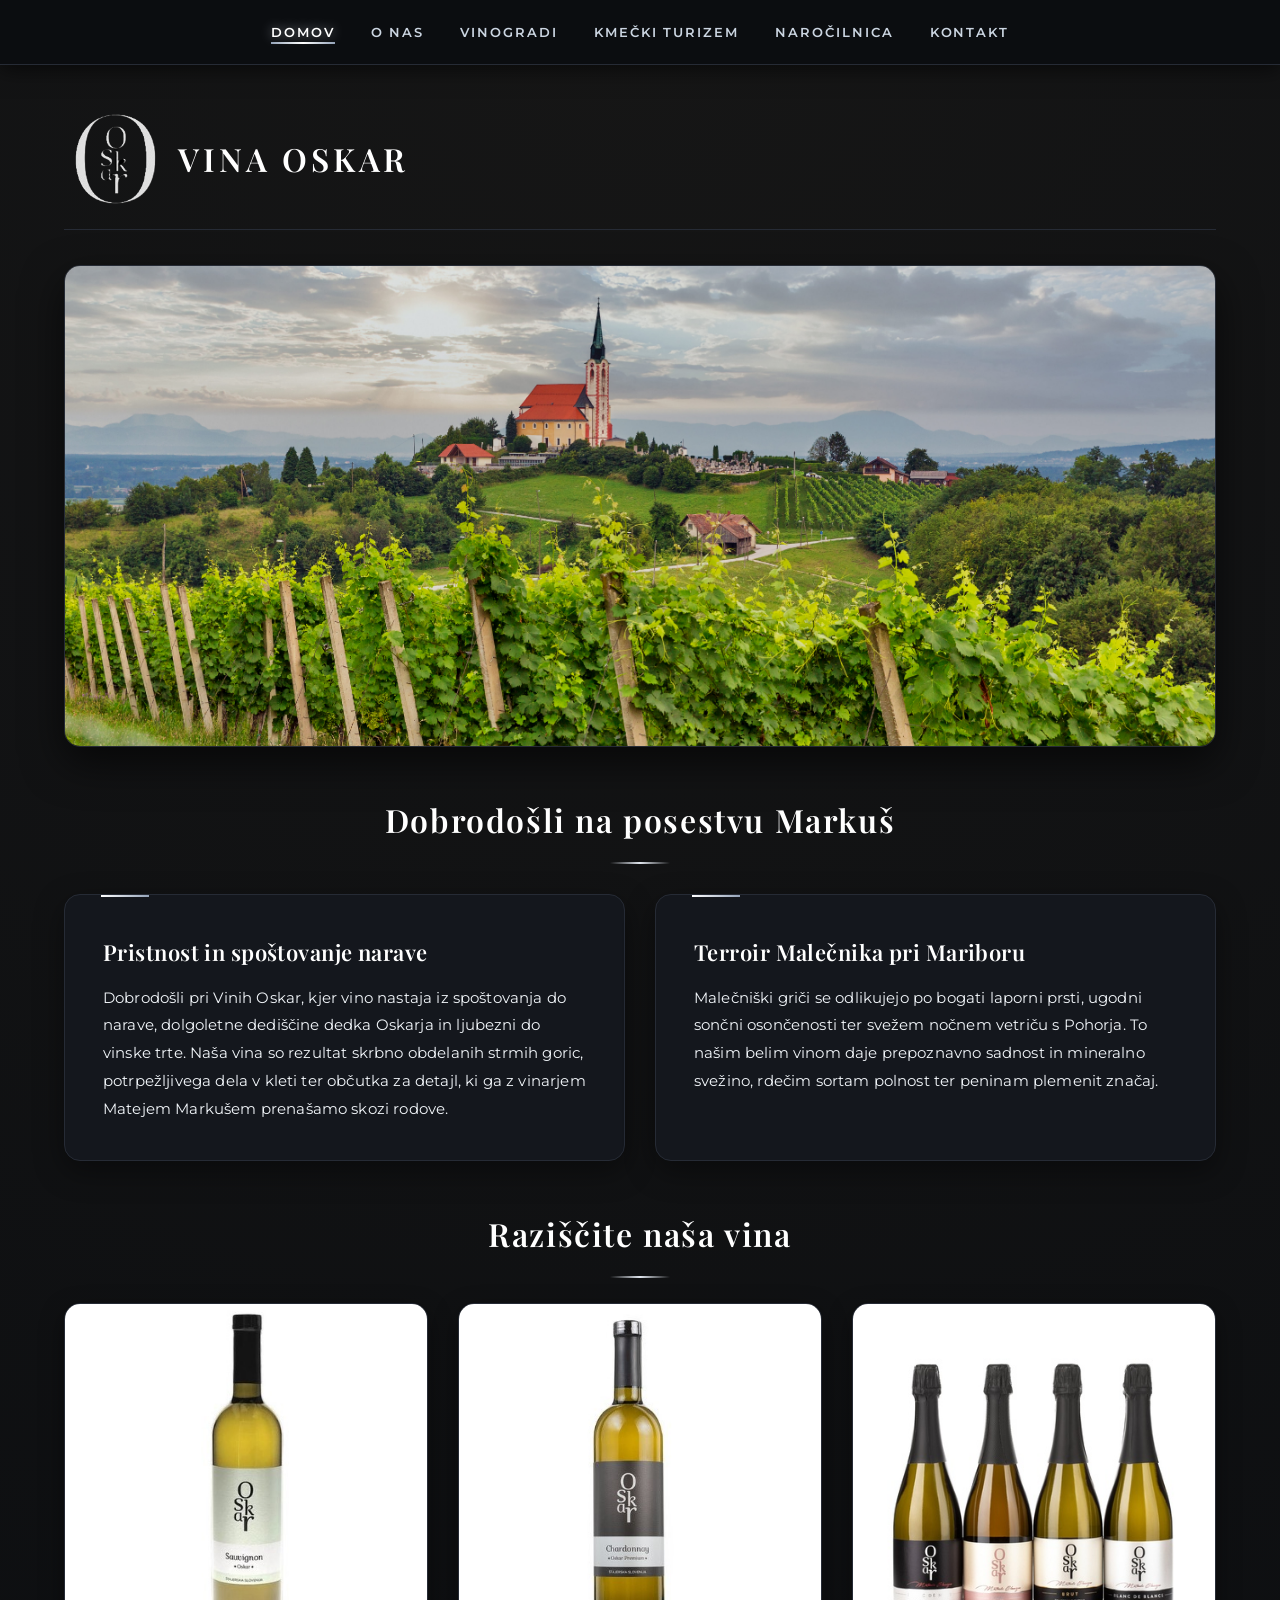
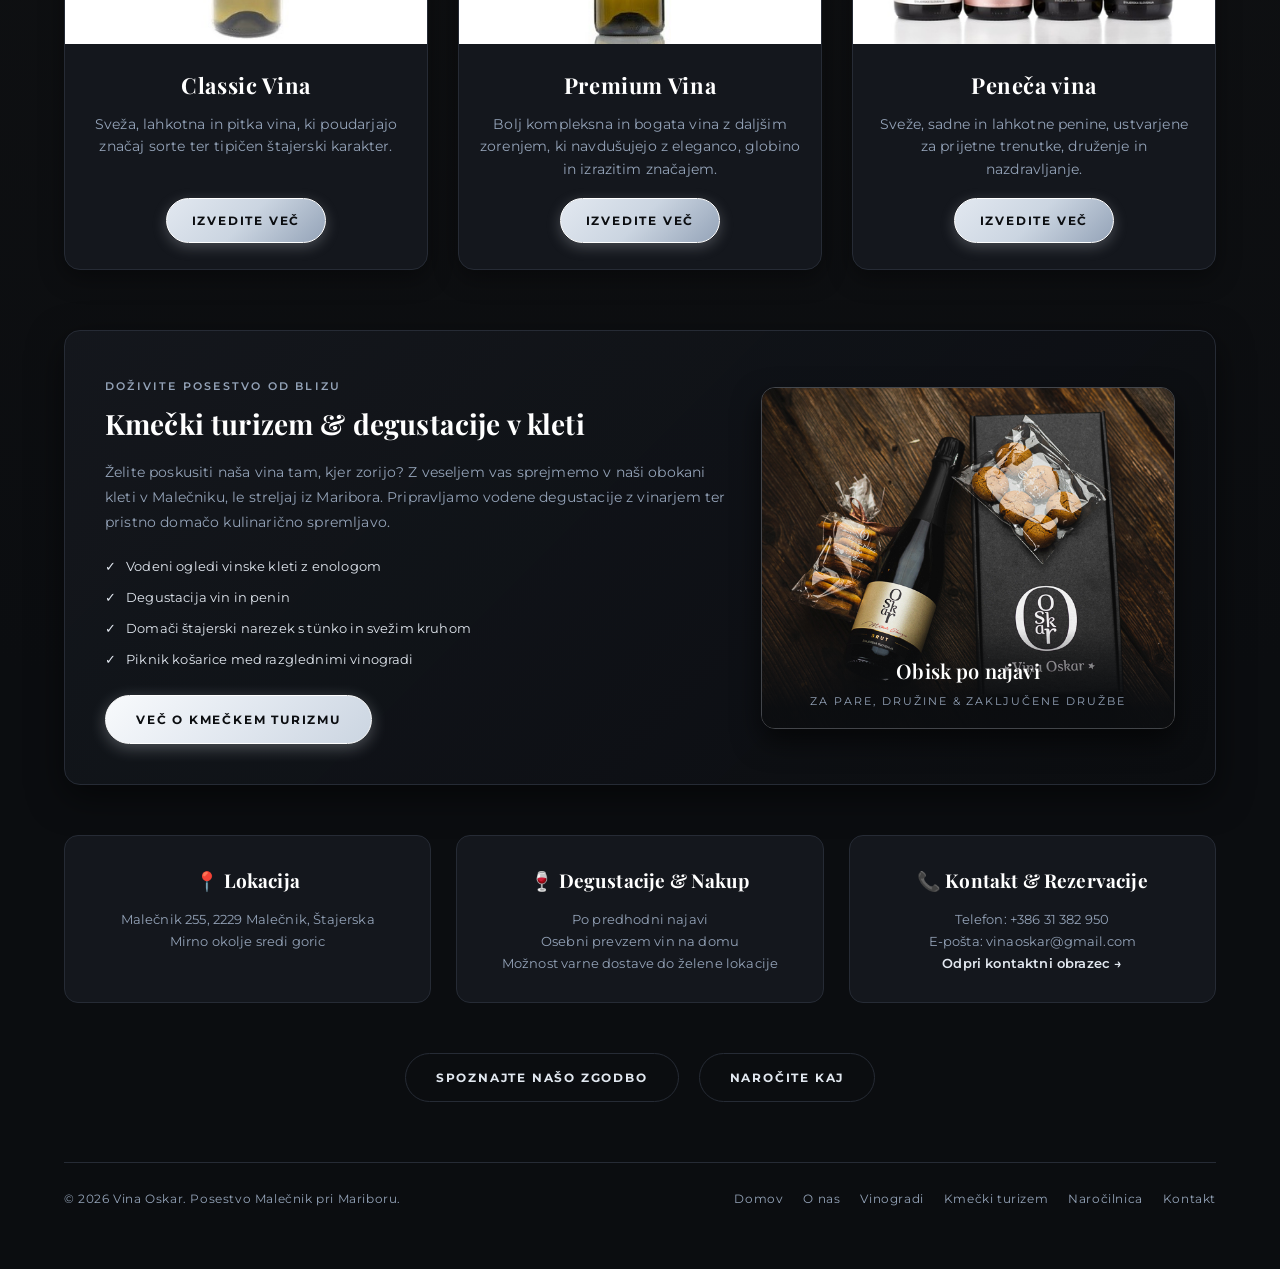
==== index.html @ 886afe92 "Merge pull request #3 from J4kob09/nova-stran Glavna posodobitev" ====
<!DOCTYPE html>
<html lang="sl">
<head>
  <meta charset="UTF-8">
  <meta name="viewport" content="width=device-width, initial-scale=1.0">
  <meta name="author" content="Jakob Markuš">
  <meta name="description" content="Spletna stran za Vina Oskar - Začetna stran.">
  <title>Vina Oskar</title>

  <!-- Ikona na zavihku -->
  <link rel="icon" href="images/oskar_title.png">

  <!-- Enoten stilski list v črno-srebrnem slogu -->
  <link rel="stylesheet" href="style.css">

  <!-- Googlovi pisavi: Playfair Display za prestižne naslove & Montserrat za čist tekst -->
  <link rel="preconnect" href="https://fonts.googleapis.com">
  <link rel="preconnect" href="https://fonts.gstatic.com" crossorigin>
  <link href="https://fonts.googleapis.com/css2?family=Montserrat:ital,wght@0,300;0,400;0,500;0,600;0,700;1,400&family=Playfair+Display:ital,wght@0,500;0,600;0,700;1,400&display=swap" rel="stylesheet">

</head>

<body>

  <!-- Meni -->
  <nav class="navbar">
    <ul class="nav-links">
      <li><a href="index.html" class="active">Domov</a></li>
      <li><a href="o_nas.html">O nas</a></li>
      <li><a href="vinogradi.html">Vinogradi</a></li>
      <li><a href="kmecki_turizem.html">Kmečki turizem</a></li>
      <li><a href="narocilnica.html">Naročilnica</a></li>
      <li><a href="kontakt.html">Kontakt</a></li>
    </ul>
  </nav>

  <div class="container">

    <!-- Glava strani -->
    <header>
      <div class="brand">
        <img src="images/oskar_beli_logo.png" alt="Oskar beli logo">
        <h1>Vina Oskar</h1>
      </div>
      <div class="header-subtitle">
      </div>
    </header>

    <!-- HERO SEKCIJA -->
    <section class="hero">
      <div class="hero-overlay"></div>
      <img src="images/kje_se_nahajamo.jpg" alt="Vino Vina Oskar Malečnik">
    </section>

    <!-- NASLOV DOBRODOŠLICE -->
    <section class="intro-heading">
      <h2>Dobrodošli na posestvu Markuš</h2>
      <div class="gold-divider"></div>
    </section>

    <!-- DVA STOLPCA: ZGODBA IN TERROIR -->
    <section class="two-columns">
      <div class="box">
        <strong>Pristnost in spoštovanje narave</strong>
        <p>
          Dobrodošli pri Vinih Oskar, kjer vino nastaja iz spoštovanja do narave, dolgoletne dediščine dedka Oskarja in ljubezni do vinske trte. Naša vina so rezultat skrbno obdelanih strmih goric, potrpežljivega dela v kleti ter občutka za detajl, ki ga z vinarjem Matejem Markušem prenašamo skozi rodove.
        </p>
      </div>

      <div class="box">
        <strong>Terroir Malečnika pri Mariboru</strong>
        <p>
          Malečniški griči se odlikujejo po bogati laporni prsti, ugodni sončni osončenosti ter svežem nočnem vetriču s Pohorja. To našim belim vinom daje prepoznavno sadnost in mineralno svežino, rdečim sortam polnost ter peninam plemenit značaj.
        </p>
      </div>
    </section>

    <!-- VINSKE KARTICE -->
    <section class="intro-heading">
      <h2>Raziščite naša vina</h2>
      <div class="gold-divider"></div>
    </section>

    <section class="cards">
      <div class="card">
        <div class="card-img-wrapper">
          <img src="images/sauvignon.jpg" alt="Bela vina Oskar">
        </div>
        <h3>Classic Vina</h3>
        <p>Sveža, lahkotna in pitka vina, ki poudarjajo značaj sorte ter tipičen štajerski karakter.</p>
        <a href="classic_vina.html">Izvedite Več</a>
      </div>

      <div class="card">
        <div class="card-img-wrapper">
          <img src="images/chardonnay_prem.jpg" alt="Rdeča vina Oskar">
        </div>
        <h3>Premium Vina</h3>
        <p>Bolj kompleksna in bogata vina z daljšim zorenjem, ki navdušujejo z eleganco, globino in izrazitim značajem.</p>
        <a href="premium_vina.html">Izvedite Več</a>
      </div>

      <div class="card">
        <div class="card-img-wrapper">
          <img src="images/vse_penine.jpg" alt="Penine Oskar">
        </div>
        <h3>Peneča vina</h3>
        <p>Sveže, sadne in lahkotne penine, ustvarjene za prijetne trenutke, druženje in nazdravljanje.</p>
        <a href="peneca_vina.html">Izvedite Več</a>
      </div>
    </section>

    <!-- 2. PREDSTAVITEV DOŽIVETIJ IN KMEČKEGA TURIZMA -->
    <section class="feature-banner">
      <div>
        <span style="font-size: 11px; text-transform: uppercase; letter-spacing: 0.2em; color: var(--silver-accent); font-weight: 600;">Doživite posestvo od blizu</span>
        <h3>Kmečki turizem & degustacije v kleti</h3>
        <p>
          Želite poskusiti naša vina tam, kjer zorijo? Z veseljem vas sprejmemo v naši obokani kleti v Malečniku, le streljaj iz Maribora. Pripravljamo vodene degustacije z vinarjem ter pristno domačo kulinarično spremljavo.
        </p>
        <ul class="feature-highlights">
          <li>Vodeni ogledi vinske kleti z enologom</li>
          <li>Degustacija vin in penin</li>
          <li>Domači štajerski narezek s tünko in svežim kruhom</li>
          <li>Piknik košarice med razglednimi vinogradi</li>
        </ul>
        <a href="kmecki_turizem.html" class="btn-primary">Več o kmečkem turizmu</a>
      </div>

      <div class="winemaker-image-wrapper">
        <img src="images/penina_piskotki.jpg" alt="Doživetje v kleti Vina Oskar" class="winemaker-photo" style="height: 340px;">
        <div class="winemaker-badge">
          <span>Obisk po najavi</span>
          <small>Za pare, družine & zaključene družbe</small>
        </div>
      </div>
    </section>

    <!-- 3. HITRE INFORMACIJE ZA OBISKOVALCE -->
    <section class="quick-info-grid">
      <div class="info-box">
        <h4>📍 Lokacija</h4>
        <p>Malečnik 255, 2229 Malečnik, Štajerska<br>Mirno okolje sredi goric</p>
      </div>

      <div class="info-box">
        <h4>🍷 Degustacije & Nakup</h4>
        <p>Po predhodni najavi<br>Osebni prevzem vin na domu<br>Možnost varne dostave do želene lokacije</p>
      </div>

      <div class="info-box">
        <h4>📞 Kontakt & Rezervacije</h4>
        <p>Telefon: +386 31 382 950<br>E-pošta: vinaoskar@gmail.com<br><a href="kontakt.html" style="color: var(--secondary); text-decoration: none; font-weight: 600;">Odpri kontaktni obrazec →</a></p>
      </div>
    </section>

    <!-- CTA VRSTICA -->
    <div class="cta-row">
      <a href="o_nas.html" class="btn-secondary">Spoznajte našo zgodbo</a>
      <a href="narocilnica.html" class="btn-secondary">Naročite kaj</a>
    </div>

    <!-- NOGA STRANI -->
    <footer>
      <p>© 2026 Vina Oskar. Posestvo Malečnik pri Mariboru.</p>
      <div class="footer-links">
        <a href="index.html">Domov</a>
        <a href="o_nas.html">O nas</a>
        <a href="vinogradi.html">Vinogradi</a>
        <a href="kmecki_turizem.html">Kmečki turizem</a>
        <a href="narocilnica.html">Naročilnica</a>
        <a href="kontakt.html">Kontakt</a>
      </div>
    </footer>

  </div>

</body>
</html>
---- style.css ----
:root {
  --primary: #23272d;
  --primary-dark: #121417;
  --secondary: #e2e8f0;
  --secondary-hover: #cbd5e1;
  --silver-accent: #94a3b8;
  --bg: #0b0d10;
  --surface: #14171d;
  --surface-border: #262b35;
  --text: #f1f5f9;
  --text-muted: #94a3b8;
  --font-serif: 'Playfair Display', Georgia, serif;
  --font-sans: 'Montserrat', system-ui, -apple-system, BlinkMacSystemFont, "Segoe UI", Roboto, sans-serif;
}

* {
  box-sizing: border-box;
}

body {
  font-family: var(--font-sans);
  background: var(--bg);
  background-image: radial-gradient(circle at 50% 0%, #161616 0%, #0b0d10 80%);
  color: var(--text);
  margin: 0;
  padding: 0;
  padding-top: 85px; /* Prostor za fiksno navigacijo */
  line-height: 1.75;
  letter-spacing: 0.01em;
  -webkit-font-smoothing: antialiased;
}

/* ============================================================
   1. Glavni vsebnik (Container)
   ============================================================ */
.container {
  max-width: 1200px;
  margin: 0 auto;
  padding: 0 24px 60px 24px;
  display: block;
  min-height: auto;
}

/* ============================================================
   2. Fiksna zgornja navigacija (Navbar & Nav-links)
   ============================================================ */
.navbar {
  position: fixed;
  top: 0;
  left: 0;
  width: 100%;
  z-index: 9999;
  background: rgba(11, 13, 16, 0.94);
  backdrop-filter: blur(14px);
  -webkit-backdrop-filter: blur(14px);
  box-shadow: 0 4px 20px rgba(0, 0, 0, 0.6);
  border-bottom: 1px solid var(--surface-border);
  padding: 0;
}

.nav-links {
  display: flex;
  justify-content: center;
  align-items: center;
  gap: 36px;
  list-style: none;
  max-width: 1200px;
  margin: 0 auto;
  padding: 18px 24px;
}

.nav-links li {
  margin: 0;
}

.nav-links a {
  text-decoration: none;
  color: #cbd5e1;
  font-size: 13px;
  font-weight: 600;
  letter-spacing: 0.15em;
  text-transform: uppercase;
  transition: all 0.25s ease;
  position: relative;
  padding-bottom: 4px;
}

.nav-links a:hover,
.nav-links a.active {
  color: #ffffff;
  text-shadow: 0 0 12px rgba(226, 232, 240, 0.6);
}

.nav-links a::after {
  content: '';
  position: absolute;
  bottom: 0;
  left: 0;
  width: 0;
  height: 2px;
  background: linear-gradient(90deg, #94a3b8, #ffffff, #94a3b8);
  transition: width 0.25s ease;
}

.nav-links a:hover::after,
.nav-links a.active::after {
  width: 100%;
}

/* ============================================================
   3. Glava strani (Header & Brand)
   ============================================================ */
header {
  display: flex;
  justify-content: space-between;
  align-items: center;
  padding: 24px 0 20px 0;
  border-bottom: 1px solid var(--surface-border);
  margin-bottom: 35px;
}

.brand {
  display: flex;
  align-items: center;
  gap: 14px;
}

.brand-monogram {
  width: 44px;
  height: 44px;
  border-radius: 50%;
  border: 1.5px solid var(--secondary);
  background: linear-gradient(135deg, #334155, #0f172a);
  display: inline-flex;
  align-items: center;
  justify-content: center;
  font-family: var(--font-serif);
  font-size: 22px;
  font-weight: 700;
  font-style: italic;
  color: #ffffff;
  box-shadow: 0 4px 14px rgba(0, 0, 0, 0.6);
}

.brand img {
  width: 100px;
  height: 100px;
  border-radius: 15px;
}

header h1 {
  font-family: var(--font-serif);
  font-size: 32px;
  letter-spacing: 0.12em;
  text-transform: uppercase;
  margin: 0;
  color: #ffffff;
  font-weight: 600;
}

.header-subtitle span {
  font-size: 12px;
  text-transform: uppercase;
  letter-spacing: 0.22em;
  color: var(--silver-accent);
  font-weight: 500;
}

header .logo {
  height: 44px;
  width: auto;
  border-radius: 6px;
  border: 1px solid var(--surface-border);
}

/* ============================================================
   4. Hero sekcija (index.html)
   ============================================================ */
.hero {
  position: relative;
  margin-bottom: 40px;
  border-radius: 16px;
  overflow: hidden;
  box-shadow: 0 16px 40px rgba(0, 0, 0, 0.6);
  border: 1px solid var(--surface-border);
}

.hero img {
  width: 100%;
  height: 480px;
  object-fit: cover;
  display: block;
  filter: brightness(0.92) contrast(1.05);
  transition: transform 0.8s ease;
}

.hero:hover img {
  transform: scale(1.02);
}

.hero-overlay {
  position: absolute;
  inset: 0;
  background: linear-gradient(180deg, rgba(11,13,16,0.15) 0%, rgba(11,13,16,0.85) 100%);
  pointer-events: none;
}

.hero-badge {
  position: absolute;
  bottom: 24px;
  left: 24px;
  background: rgba(17, 21, 28, 0.9);
  backdrop-filter: blur(10px);
  border: 1px solid rgba(226, 232, 240, 0.4);
  color: #ffffff;
  padding: 8px 20px;
  border-radius: 30px;
  font-size: 11px;
  font-weight: 600;
  text-transform: uppercase;
  letter-spacing: 0.2em;
  box-shadow: 0 4px 15px rgba(0,0,0,0.5);
}

/* ============================================================
   5. Naslovi in delilne črte
   ============================================================ */
.intro-heading {
  text-align: center;
  margin: 45px 0 25px 0;
}

.intro-heading h2,
h2,
.section-title {
  font-family: var(--font-serif);
  font-size: 32px;
  color: #ffffff;
  letter-spacing: 0.05em;
  margin: 0;
  font-weight: 600;
}

/* Srebrni delilni črti */
.gold-divider {
  width: 60px;
  height: 2px;
  background: linear-gradient(90deg, transparent, #e2e8f0, transparent);
  margin: 14px auto 0 auto;
}

.gold-divider-left {
  width: 50px;
  height: 2px;
  background: linear-gradient(90deg, #e2e8f0, #64748b);
  margin: 12px 0 20px 0;
}

/* ============================================================
   6. Dva stolpca (.two-columns) & Vsebinski okvir (.box)
   ============================================================ */
.two-columns {
  display: flex;
  gap: 30px;
  margin: 30px 0 45px 0;
}

.box {
  flex: 1;
  padding: 38px;
  background: var(--surface);
  border-radius: 16px;
  border: 1px solid var(--surface-border);
  box-shadow: 0 10px 30px rgba(0, 0, 0, 0.4);
  position: relative;
}

.box::before {
  content: '';
  position: absolute;
  top: 0;
  left: 36px;
  width: 48px;
  height: 2px;
  background: linear-gradient(90deg, #ffffff, #94a3b8);
}

.box strong {
  font-family: var(--font-serif);
  font-size: 22px;
  color: #ffffff;
  font-weight: 600;
  display: inline-block;
  margin-bottom: 12px;
  letter-spacing: 0.02em;
}

.box p {
  color: var(--text);
  font-size: 15px;
  margin: 0;
  line-height: 1.85;
}

/* Seznam vin v okviru (.wine-variety-list za o_nas.html) */
.wine-variety-list {
  list-style: none;
  padding: 0;
  margin: 18px 0 0 0;
  display: flex;
  flex-direction: column;
  gap: 9px;
}

.wine-variety-list li {
  display: flex;
  justify-content: space-between;
  align-items: center;
  padding: 10px 16px;
  background: rgba(255, 255, 255, 0.035);
  border-radius: 8px;
  border-left: 2px solid var(--secondary);
  border: 1px solid rgba(148, 163, 184, 0.15);
  border-left-width: 3px;
  border-left-color: #cbd5e1;
  font-size: 14px;
}

.wine-variety-list li span {
  font-weight: 600;
  color: #ffffff;
}

.wine-variety-list li em {
  font-style: normal;
  font-size: 11px;
  text-transform: uppercase;
  letter-spacing: 0.12em;
  color: var(--silver-accent);
}

/* ============================================================
   7. Specifične sekcije za o_nas.html in turizem.html
   ============================================================ */
.about-intro {
  margin: 20px 0 35px 0;
}


.story-lead {
  font-size: 17px;
  line-height: 1.85;
  color: #e2e8f0;
  max-width: 960px;
}

.story-lead strong {
  color: #ffffff;
  border-bottom: 1px dotted var(--silver-accent);
}

.intro-content {
  display: flex;
  align-items: center;
  gap: 40px;
}

.intro-content .story-lead {
  flex: 1;
}

.intro-content img {
  width: 400px;
  height: auto;
  border-radius: 10px;
}

/* Pas z vabilom na posestvo (.visit-banner) */
.visit-banner {
  background: linear-gradient(135deg, rgba(30, 35, 45, 0.8) 0%, rgba(18, 22, 28, 0.95) 100%);
  border: 1px solid var(--surface-border);
  border-left: 4px solid #cbd5e1;
  padding: 26px 32px;
  border-radius: 14px;
  margin: 35px 0 50px 0;
  box-shadow: 0 10px 25px rgba(0, 0, 0, 0.4);
}

.visit-banner p {
  margin: 0;
  font-size: 15px;
  line-height: 1.85;
  color: var(--text);
}

.visit-banner strong {
  color: #ffffff;
}

/* Predstavitev vinogradnika Mateja Markuša (.winemaker-profile) */
.winemaker-profile {
  margin: 50px 0;
}

.winemaker-card {
  display: grid;
  grid-template-columns: 360px 1fr;
  gap: 40px;
  background: var(--surface);
  border-radius: 20px;
  border: 1px solid var(--surface-border);
  padding: 40px;
  box-shadow: 0 16px 40px rgba(0, 0, 0, 0.5);
  align-items: start;
}

.winemaker-image-wrapper {
  position: relative;
  border-radius: 14px;
  overflow: hidden;
  border: 1px solid rgba(226, 232, 240, 0.25);
  box-shadow: 0 12px 28px rgba(0, 0, 0, 0.6);
}

.winemaker-photo {
  width: 100%;
  height: 480px;
  object-fit: cover;
  display: block;
  filter: contrast(1.05);
  transition: transform 0.6s ease;
}

.winemaker-image-wrapper:hover .winemaker-photo {
  transform: scale(1.03);
}

.winemaker-badge {
  position: absolute;
  bottom: 0;
  left: 0;
  right: 0;
  background: linear-gradient(180deg, transparent 0%, rgba(11, 13, 16, 0.96) 80%);
  padding: 24px 20px 16px 20px;
  text-align: center;
}

.winemaker-badge span {
  display: block;
  font-family: var(--font-serif);
  font-size: 20px;
  font-weight: 600;
  color: #ffffff;
}

.winemaker-badge small {
  display: block;
  font-size: 11px;
  text-transform: uppercase;
  letter-spacing: 0.18em;
  color: var(--silver-accent);
  margin-top: 4px;
}

.winemaker-text h2 {
  font-family: var(--font-serif);
  font-size: 32px;
  color: #ffffff;
  margin: 0 0 6px 0;
}

.winemaker-role {
  font-size: 12px;
  text-transform: uppercase;
  letter-spacing: 0.18em;
  color: var(--silver-accent);
  font-weight: 600;
  display: block;
}

.winemaker-text p {
  color: var(--text);
  font-size: 15px;
  line-height: 1.85;
  margin: 0 0 18px 0;
}

.winemaker-text .greeting {
  font-family: var(--font-serif);
  font-size: 19px;
  font-style: italic;
  color: #ffffff;
  margin-bottom: 14px;
}

.winemaker-quote {
  margin: 24px 0;
  padding: 20px 24px;
  background: rgba(30, 35, 45, 0.6);
  border-left: 3px solid #cbd5e1;
  border-radius: 0 10px 10px 0;
  font-family: var(--font-serif);
  font-size: 17px;
  font-style: italic;
  line-height: 1.65;
  color: #f1f5f9;
}

/* ============================================================
   8. Vinske kartice (.cards & .card za index.html in turizem.html)
   ============================================================ */
.cards {
  display: grid;
  grid-template-columns: repeat(auto-fit, minmax(320px, 1fr));
  gap: 30px;
  max-width: 1200px;
  margin: 0 auto 60px auto;
  padding: 0;
}

.card {
  background: var(--surface);
  border-radius: 16px;
  border: 1px solid var(--surface-border);
  box-shadow: 0 8px 24px rgba(0, 0, 0, 0.4);
  text-align: center;
  padding-bottom: 26px;
  overflow: hidden;
  display: flex;
  flex-direction: column;
  transition: all 0.35s cubic-bezier(0.16, 1, 0.3, 1);
}

.card:hover {
  transform: translateY(-8px);
  border-color: rgba(226, 232, 240, 0.45);
  box-shadow: 0 18px 36px rgba(0, 0, 0, 0.6), 0 0 20px rgba(226, 232, 240, 0.15);
}

.card-img-wrapper {
  position: relative;
  overflow: hidden;
  background: #080a0c;
  height: 340px;
}

.card img {
  width: 100%;
  height: 340px;
  object-fit: cover;
  transition: transform 0.6s ease;
  display: block;
}

.card:hover img {
  transform: scale(1.05);
}

.card-tag {
  position: absolute;
  top: 16px;
  left: 16px;
  background: rgba(15, 23, 42, 0.9);
  backdrop-filter: blur(8px);
  border: 1px solid rgba(66, 148, 255, 0.4);
  color: #ffffff;
  font-size: 10px;
  font-weight: 600;
  text-transform: uppercase;
  letter-spacing: 0.15em;
  padding: 5px 12px;
  border-radius: 20px;
  z-index: 2;
}

.card h3 {
  font-family: var(--font-serif);
  font-size: 22px;
  margin: 22px 16px 8px 16px;
  color: #ffffff;
  letter-spacing: 0.03em;
}

.card p {
  padding: 0 20px;
  font-size: 14px;
  color: var(--text-muted);
  line-height: 1.6;
  margin: 0 0 18px 0;
  flex-grow: 1;
}

/* Srebrni gumbi na karticah */
.card a {
  display: inline-block;
  margin: 0 auto;
  padding: 11px 24px;
  background: linear-gradient(135deg, #e2e8f0 0%, #cbd5e1 50%, #94a3b8 100%);
  color: #0b0d10;
  font-weight: 700;
  font-size: 12px;
  letter-spacing: 0.15em;
  text-transform: uppercase;
  text-decoration: none;
  border-radius: 30px;
  width: 160px;
  box-shadow: 0 4px 14px rgba(226, 232, 240, 0.25);
  transition: all 0.25s ease;
  border: 1px solid #ffffff;
}

.card a:hover {
  background: #ffffff;
  color: #000000;
  box-shadow: 0 6px 20px rgba(255, 255, 255, 0.45);
  transform: translateY(-2px);
}

/* ============================================================
   9. Kartica .card2 (za podstrani z vini v srebrno-črnem slogu)
   ============================================================ */
.card2 {
  background: #181d24;
  color: #f1f5f9;
  border-radius: 16px;
  box-shadow: 0 10px 30px rgba(0, 0, 0, 0.45);
  text-align: center;
  padding-bottom: 24px;
  overflow: hidden;
  border: 1px solid var(--surface-border);
  transition: all 0.3s ease;
}

.card2:hover {
  transform: translateY(-6px);
  border-color: rgba(226, 232, 240, 0.4);
  box-shadow: 0 18px 36px rgba(0, 0, 0, 0.6);
}

.card2 img {
  width: 100%;
  height: 320px;
  object-fit: cover;
  display: block;
}

.card2 h3 {
  font-family: var(--font-serif);
  font-size: 22px;
  margin: 20px 16px 8px 16px;
  color: #ffffff;
}

.card2 p {
  padding: 0 20px;
  font-size: 14px;
  color: var(--text-muted);
  line-height: 1.6;
}

.card2 a {
  display: inline-block;
  margin-top: 10px;
  padding: 10px 24px;
  background: linear-gradient(135deg, #e2e8f0 0%, #94a3b8 100%);
  color: #0b0d10;
  font-weight: 700;
  font-size: 12px;
  letter-spacing: 0.15em;
  text-transform: uppercase;
  text-decoration: none;
  border-radius: 30px;
  width: 160px;
  transition: all 0.25s ease;
  border: 1px solid #ffffff;
}

.card2 a:hover {
  background: #ffffff;
  color: #000000;
  box-shadow: 0 4px 16px rgba(255, 255, 255, 0.4);
}

/* ============================================================
   10. CTA gumbi (.btn-primary, .btn-secondary)
   ============================================================ */
.cta-row {
  display: flex;
  justify-content: center;
  gap: 20px;
  margin: 50px 0 20px 0;
}

.btn-primary,
.btn-secondary {
  display: inline-block;
  padding: 13px 30px;
  border-radius: 30px;
  text-decoration: none;
  font-size: 12px;
  font-weight: 700;
  letter-spacing: 0.15em;
  text-transform: uppercase;
  transition: all 0.25s ease;
  text-align: center;
}

.btn-primary {
  background: linear-gradient(135deg, #f8fafc 0%, #e2e8f0 50%, #cbd5e1 100%);
  color: #0b0d10;
  border: 1px solid #ffffff;
  box-shadow: 0 4px 16px rgba(226, 232, 240, 0.3);
}

.btn-primary:hover {
  background: #ffffff;
  color: #000000;
  transform: translateY(-2px);
  box-shadow: 0 6px 22px rgba(255, 255, 255, 0.5);
}

.btn-secondary {
  background: transparent;
  color: #e2e8f0;
  border: 1px solid var(--surface-border);
}

.btn-secondary:hover {
  border-color: #cbd5e1;
  color: #ffffff;
  transform: translateY(-2px);
  background: rgba(255, 255, 255, 0.05);
}

/* ============================================================
   11. Obrazci, gumbi in kontaktna kartica (.contact-card, .socials)
   ============================================================ */
form input,
form textarea,
form select {
  padding: 14px 16px;
  margin: 10px 0 16px 0;
  width: 100%;
  background: #0d1014;
  border: 1px solid var(--surface-border);
  color: #ffffff;
  border-radius: 8px;
  font-family: var(--font-sans);
  font-size: 14px;
  transition: border-color 0.2s ease;
}

form input:focus,
form textarea:focus {
  outline: none;
  border-color: var(--secondary);
  box-shadow: 0 0 12px rgba(226, 232, 240, 0.25);
}

button,
form button {
  background: linear-gradient(135deg, #e2e8f0 0%, #94a3b8 100%);
  color: #0b0d10;
  border: 1px solid #ffffff;
  border-radius: 30px;
  padding: 14px 28px;
  font-size: 12px;
  letter-spacing: 0.15em;
  text-transform: uppercase;
  font-weight: 700;
  cursor: pointer;
  transition: all 0.25s ease;
  width: 100%;
  display: block;
  box-shadow: 0 4px 14px rgba(226, 232, 240, 0.2);
}

button:hover,
form button:hover {
  background: #ffffff;
  color: #000000;
  box-shadow: 0 6px 20px rgba(255, 255, 255, 0.4);
}

.contact-card {
  background: var(--surface);
  padding: 40px;
  border-radius: 16px;
  border: 1px solid var(--surface-border);
  box-shadow: 0 12px 36px rgba(0,0,0,0.5);
  max-width: 540px;
  margin: 40px auto;
  text-align: center;
}

.contact-card h2 {
  font-family: var(--font-serif);
  font-size: 26px;
  margin-top: 0;
  margin-bottom: 24px;
  color: #ffffff;
}

.contact-card p {
  margin: 14px 0;
  font-size: 16px;
  color: var(--text);
  border-bottom: 1px dashed var(--surface-border);
  padding-bottom: 12px;
}

.socials {
  margin-top: 30px;
  display: flex;
  justify-content: center;
  gap: 16px;
}

.socials a {
  width: 48px;
  height: 48px;
  border-radius: 50%;
  background: rgba(255, 255, 255, 0.05);
  border: 1px solid var(--surface-border);
  display: inline-flex;
  align-items: center;
  justify-content: center;
  font-size: 20px;
  color: #cbd5e1;
  transition: all 0.25s ease;
  text-decoration: none;
}

.socials a:hover {
  background: #ffffff;
  color: #0b0d10;
  border-color: #ffffff;
  transform: translateY(-3px);
  box-shadow: 0 6px 18px rgba(255, 255, 255, 0.4);
}

/* ============================================================
   12. Noga strani (Footer)
   ============================================================ */
footer {
  display: flex;
  justify-content: space-between;
  align-items: center;
  margin-top: 60px;
  padding-top: 25px;
  border-top: 1px solid var(--surface-border);
  color: var(--text-muted);
  font-size: 12px;
  letter-spacing: 0.05em;
}

footer p {
  margin: 0;
}

.footer-links {
  display: flex;
  gap: 20px;
}

.footer-links a {
  color: var(--text-muted);
  text-decoration: none;
  font-size: 12px;
  transition: color 0.2s ease;
}

.footer-links a:hover {
  color: #ffffff;
}

/* ============================================================
   13. Mobilna odzivnost (@media)
   ============================================================ */
@media (max-width: 900px) {
  .winemaker-card {
    grid-template-columns: 1fr;
  }

  .winemaker-photo {
    height: 380px;
  }
}

@media (max-width: 768px) {
  body {
    padding-top: 110px;
  }

  .nav-links {
    gap: 18px;
    padding: 14px 16px;
    flex-wrap: wrap;
  }

  .nav-links a {
    font-size: 11px;
  }

  header {
    flex-direction: column;
    text-align: center;
    gap: 12px;
  }

  .hero img {
    height: 300px;
  }

  .two-columns {
    flex-direction: column;
  }

  .box {
    padding: 24px;
  }

  .cards {
    grid-template-columns: 1fr;
    gap: 24px;
  }

  .cta-row {
    flex-direction: column;
  }

  .btn-primary,
  .btn-secondary {
    width: 100%;
  }

  footer {
    flex-direction: column;
    gap: 15px;
    text-align: center;
  }
}

    /* Predstavitveni pas za kmečki turizem in degustacije */
    .feature-banner {
      background: linear-gradient(135deg, rgba(20, 23, 29, 0.95) 0%, rgba(11, 13, 16, 0.98) 100%);
      border: 1px solid var(--surface-border);
      border-radius: 16px;
      padding: 40px;
      margin: 50px 0;
      display: grid;
      grid-template-columns: 1.2fr 0.8fr;
      gap: 35px;
      align-items: center;
      box-shadow: 0 12px 35px rgba(0,0,0,0.5);
    }
    .feature-banner h3 {
      font-family: var(--font-serif);
      font-size: 28px;
      color: #ffffff;
      margin: 0 0 12px 0;
    }
    .feature-banner p {
      color: var(--text-muted);
      font-size: 14px;
      line-height: 1.8;
      margin: 0 0 20px 0;
    }
    .feature-highlights {
      list-style: none;
      padding: 0;
      margin: 0 0 25px 0;
      display: flex;
      flex-direction: column;
      gap: 8px;
    }
    .feature-highlights li {
      font-size: 13px;
      color: #e2e8f0;
      display: flex;
      align-items: center;
      gap: 10px;
    }
    .feature-highlights li::before {
      content: '✓';
      color: var(--secondary);
      font-weight: bold;
    }

    /* Hitre praktične informacije za obiskovalce */
    .quick-info-grid {
      display: grid;
      grid-template-columns: repeat(auto-fit, minmax(280px, 1fr));
      gap: 25px;
      margin: 45px 0 20px 0;
    }
    .info-box {
      background: var(--surface);
      border: 1px solid var(--surface-border);
      border-radius: 14px;
      padding: 28px;
      text-align: center;
    }
    .info-box h4 {
      font-family: var(--font-serif);
      font-size: 19px;
      color: #ffffff;
      margin: 0 0 10px 0;
    }
    .info-box p {
      font-size: 13px;
      color: var(--text-muted);
      margin: 0;
      line-height: 1.7;
    }

    @media (max-width: 850px) {
      .feature-banner {
        grid-template-columns: 1fr;
        padding: 28px;
      }
    }

    .location img {
      width: 100%;
      height: 90%;
      border-radius: 15px;
      margin-top: 70px;
    }

    /* Dodatni specifični slogi za narocilnica.html */
    .order-container {
      max-width: 960px;
      margin: 0 auto;
    }

    .order-intro-card {
      background: var(--surface);
      border: 1px solid var(--surface-border);
      border-radius: 16px;
      padding: 30px;
      margin-bottom: 40px;
      border-left: 4px solid var(--secondary);
    }
    .order-intro-card p {
      margin: 0;
      font-size: 15px;
      color: var(--text);
      line-height: 1.8;
    }
    .order-intro-card strong {
      color: #ffffff;
    }

    .order-section-title {
      font-family: var(--font-serif);
      font-size: 24px;
      color: #ffffff;
      margin: 35px 0 15px 0;
      padding-bottom: 10px;
      border-bottom: 1px solid var(--surface-border);
      display: flex;
      align-items: center;
      justify-content: space-between;
    }
    .order-section-title span {
      font-family: var(--font-sans);
      font-size: 11px;
      text-transform: uppercase;
      letter-spacing: 0.15em;
      color: var(--silver-accent);
      font-weight: 600;
    }

    .wine-order-grid {
      display: flex;
      flex-direction: column;
      gap: 16px;
      margin-bottom: 35px;
    }

    .wine-order-row {
      background: var(--surface);
      border: 1px solid var(--surface-border);
      border-radius: 12px;
      padding: 16px 20px;
      display: flex;
      align-items: center;
      justify-content: space-between;
      gap: 20px;
      transition: border-color 0.25s ease, background 0.25s ease;
    }
    .wine-order-row:hover {
      border-color: rgba(226, 232, 240, 0.4);
      background: #171b23;
    }

    .wine-order-info {
      display: flex;
      align-items: center;
      gap: 16px;
      flex: 1;
    }

    .wine-thumb {
      width: 80px;
      height: 80px;
      border-radius: 8px;
      object-fit: cover;
      border: 1px solid var(--surface-border);
      background: #080a0c;
      flex-shrink: 0;
    }

    .wine-name-desc h4 {
      font-family: var(--font-serif);
      font-size: 18px;
      color: #ffffff;
      margin: 0 0 4px 0;
    }
    .wine-name-desc p {
      font-size: 12px;
      color: var(--text-muted);
      margin: 0;
    }

    .wine-order-controls {
      display: flex;
      align-items: center;
      gap: 16px;
      flex-shrink: 0;
    }

    .wine-packaging {
      font-size: 12px;
      color: var(--silver-accent);
      text-transform: uppercase;
      letter-spacing: 0.08em;
    }

    .qty-input-wrapper {
      display: flex;
      align-items: center;
      gap: 8px;
    }

    .qty-input-wrapper input {
      width: 75px;
      padding: 10px 12px;
      margin: 0;
      text-align: center;
      font-size: 15px;
      font-weight: 700;
      color: #ffffff;
      background: #0b0d10;
      border: 1px solid var(--surface-border);
      border-radius: 8px;
    }
    .qty-input-wrapper input:focus {
      border-color: var(--secondary);
      box-shadow: 0 0 10px rgba(226, 232, 240, 0.3);
    }
    .qty-unit {
      font-size: 12px;
      color: var(--silver-accent);
      min-width: 35px;
    }

    .customer-form-card {
      background: var(--surface);
      border: 1px solid var(--surface-border);
      border-radius: 16px;
      padding: 35px;
      margin-top: 30px;
      box-shadow: 0 12px 35px rgba(0, 0, 0, 0.4);
    }

    .form-grid-2 {
      display: grid;
      grid-template-columns: 1fr 1fr;
      gap: 18px;
    }

    .form-group {
      margin-bottom: 6px;
    }
    .form-group label {
      display: block;
      font-size: 12px;
      font-weight: 600;
      text-transform: uppercase;
      letter-spacing: 0.1em;
      color: var(--secondary);
      margin-bottom: 6px;
    }

    .delivery-options {
      display: grid;
      grid-template-columns: 1fr 1fr;
      gap: 15px;
      margin: 12px 0 20px 0;
    }

    .radio-option {
      background: #0d1014;
      border: 1px solid var(--surface-border);
      border-radius: 10px;
      padding: 14px 18px;
      display: flex;
      align-items: flex-start;
      gap: 12px;
      cursor: pointer;
      transition: border-color 0.2s ease;
    }
    .radio-option:hover {
      border-color: var(--secondary);
    }
    .radio-option input[type="radio"] {
      width: auto;
      margin-top: 4px;
      cursor: pointer;
    }
    .radio-text strong {
      display: block;
      font-size: 14px;
      color: #ffffff;
      margin-bottom: 2px;
    }
    .radio-text span {
      font-size: 12px;
      color: var(--text-muted);
      line-height: 1.4;
      display: block;
    }

    .order-notes {
      margin-top: 10px;
    }

    .order-guarantee-strip {
      display: grid;
      grid-template-columns: repeat(auto-fit, minmax(220px, 1fr));
      gap: 15px;
      margin: 35px 0 15px 0;
    }
    .guarantee-box {
      background: rgba(255, 255, 255, 0.02);
      border: 1px solid var(--surface-border);
      border-radius: 10px;
      padding: 16px 20px;
      display: flex;
      align-items: center;
      gap: 12px;
      font-size: 13px;
      color: #e2e8f0;
    }
    .guarantee-box span {
      font-size: 20px;
    }

    @media (max-width: 768px) {
      .wine-order-row {
        flex-direction: column;
        align-items: flex-start;
      }
      .wine-order-controls {
        width: 100%;
        justify-content: space-between;
      }
      .form-grid-2 {
        grid-template-columns: 1fr;
      }
      .delivery-options {
        grid-template-columns: 1fr;
      }
    }

/* ============================================================
   Popravek: ostre slike steklenic na strani peneca_vina.html
   ============================================================ */
.card-img-wine {
  height: auto;
  aspect-ratio: 4 / 5;
  background: #ffffff;
}

.card-img-wine img {
  width: 100%;
  height: 100%;
  object-fit: contain;
  image-rendering: auto;
}


    /* ============================================================
       Specifični slogi za interaktivno Vinogradi (vinogradi.html)
       ============================================================ */
    .gallery-container {
      max-width: 1200px;
      margin: 0 auto;
    }

    .gallery-intro-card {
      background: var(--surface);
      border: 1px solid var(--surface-border);
      border-radius: 16px;
      padding: 30px;
      margin-bottom: 45px;
      border-left: 4px solid var(--secondary);
      text-align: center;
    }
    .gallery-intro-card p {
      margin: 0;
      font-size: 15px;
      color: var(--text);
      line-height: 1.8;
    }
    .gallery-intro-card strong {
      color: #ffffff;
    }

    /* Mreža za 5 okenc: zgoraj 3 kartice, spodaj 2 večji kartici */
    .gallery-grid {
      display: grid;
      grid-template-columns: repeat(6, 1fr);
      gap: 26px;
      margin-bottom: 50px;
    }

    /* Prve 3 zasedejo po 2 stolpca od 6 (3 v vrsti) */
    .gallery-card:nth-child(1),
    .gallery-card:nth-child(2),
    .gallery-card:nth-child(3) {
      grid-column: span 2;
    }

    /* Zadnji 2 zasedeta po 3 stolpce od 6 (2 v vrsti) */
    .gallery-card:nth-child(4),
    .gallery-card:nth-child(5) {
      grid-column: span 3;
    }

    .gallery-card {
      background: var(--surface);
      border: 1px solid var(--surface-border);
      border-radius: 16px;
      overflow: hidden;
      cursor: pointer;
      position: relative;
      transition: all 0.35s cubic-bezier(0.16, 1, 0.3, 1);
      box-shadow: 0 8px 24px rgba(0, 0, 0, 0.45);
      display: flex;
      flex-direction: column;
    }

    .gallery-card:hover {
      transform: translateY(-8px);
      border-color: rgba(226, 232, 240, 0.5);
      box-shadow: 0 16px 36px rgba(0, 0, 0, 0.65), 0 0 20px rgba(226, 232, 240, 0.15);
    }

    .gallery-thumb-wrap {
      position: relative;
      height: 280px;
      overflow: hidden;
      background: #080a0c;
    }

    .gallery-card:nth-child(4) .gallery-thumb-wrap,
    .gallery-card:nth-child(5) .gallery-thumb-wrap {
      height: 320px;
    }

    .gallery-thumb {
      width: 100%;
      height: 100%;
      object-fit: cover;
      display: block;
      transition: transform 0.6s ease, filter 0.4s ease;
      filter: brightness(0.92) contrast(1.05);
    }

    .gallery-card:hover .gallery-thumb {
      transform: scale(1.07);
      filter: brightness(1) contrast(1.1);
    }

    /* Oznaka / Tag na sliki */
    .gallery-tag {
      position: absolute;
      top: 14px;
      left: 14px;
      background: rgba(11, 13, 16, 0.85);
      backdrop-filter: blur(8px);
      border: 1px solid rgba(226, 232, 240, 0.4);
      color: #ffffff;
      font-size: 10px;
      font-weight: 600;
      text-transform: uppercase;
      letter-spacing: 0.15em;
      padding: 5px 12px;
      border-radius: 20px;
      z-index: 2;
    }

    /* Ikona za povečavo čez sliko ob prehodu */
    .zoom-hint {
      position: absolute;
      inset: 0;
      background: rgba(11, 13, 16, 0.45);
      display: flex;
      align-items: center;
      justify-content: center;
      opacity: 0;
      transition: opacity 0.3s ease;
      z-index: 3;
    }

    .zoom-hint-btn {
      background: rgba(226, 232, 240, 0.95);
      color: #0b0d10;
      padding: 10px 18px;
      border-radius: 30px;
      font-size: 11px;
      font-weight: 700;
      letter-spacing: 0.12em;
      text-transform: uppercase;
      display: flex;
      align-items: center;
      gap: 8px;
      box-shadow: 0 4px 15px rgba(0,0,0,0.5);
      transform: scale(0.9);
      transition: transform 0.3s ease;
    }

    .gallery-card:hover .zoom-hint {
      opacity: 1;
    }
    .gallery-card:hover .zoom-hint-btn {
      transform: scale(1);
    }

    .gallery-info {
      padding: 22px 20px;
      flex: 1;
      display: flex;
      flex-direction: column;
      justify-content: space-between;
    }

    .gallery-info h3 {
      font-family: var(--font-serif);
      font-size: 20px;
      color: #ffffff;
      margin: 0 0 8px 0;
      letter-spacing: 0.02em;
    }

    .gallery-info p {
      font-size: 13px;
      color: var(--text-muted);
      line-height: 1.6;
      margin: 0 0 14px 0;
    }

    .gallery-click-cta {
      font-size: 11px;
      text-transform: uppercase;
      letter-spacing: 0.15em;
      color: var(--secondary);
      font-weight: 600;
      display: inline-flex;
      align-items: center;
      gap: 6px;
    }

    /* ============================================================
       MODALNO OKNO ZA POVEČAVO SLIKE IN OPIS (LIGHTBOX)
       ============================================================ */
    .modal-overlay {
      position: fixed;
      inset: 0;
      background: rgba(6, 8, 10, 0.88);
      backdrop-filter: blur(16px);
      -webkit-backdrop-filter: blur(16px);
      z-index: 99999;
      display: none;
      align-items: center;
      justify-content: center;
      padding: 24px;
      opacity: 0;
      transition: opacity 0.3s ease;
    }

    .modal-overlay.active {
      display: flex;
      opacity: 1;
    }

    .modal-content-card {
      background: #14171d;
      border: 1px solid rgba(226, 232, 240, 0.3);
      border-radius: 20px;
      max-width: 980px;
      width: 100%;
      max-height: 90vh;
      overflow-y: auto;
      display: grid;
      grid-template-columns: 1.2fr 0.9fr;
      box-shadow: 0 25px 60px rgba(0, 0, 0, 0.8), 0 0 35px rgba(226, 232, 240, 0.12);
      position: relative;
      animation: modalPopIn 0.35s cubic-bezier(0.16, 1, 0.3, 1) forwards;
    }

    @keyframes modalPopIn {
      from {
        transform: scale(0.92) translateY(20px);
        opacity: 0;
      }
      to {
        transform: scale(1) translateY(0);
        opacity: 1;
      }
    }

    .modal-image-col {
      background: #080a0c;
      position: relative;
      display: flex;
      align-items: center;
      justify-content: center;
      border-right: 1px solid var(--surface-border);
      overflow: hidden;
      min-height: 420px;
    }

    .modal-image-col img {
      width: 100%;
      height: 100%;
      max-height: 540px;
      object-fit: cover;
      display: block;
    }

    .modal-text-col {
      padding: 38px 32px;
      display: flex;
      flex-direction: column;
      justify-content: space-between;
    }

    .modal-badge {
      font-size: 11px;
      text-transform: uppercase;
      letter-spacing: 0.2em;
      color: var(--silver-accent);
      font-weight: 600;
      display: inline-block;
      margin-bottom: 8px;
    }

    .modal-title {
      font-family: var(--font-serif);
      font-size: 28px;
      color: #ffffff;
      margin: 0 0 10px 0;
      line-height: 1.25;
    }

    .modal-description {
      font-size: 14px;
      color: var(--text);
      line-height: 1.85;
      margin: 18px 0;
    }

    .modal-features-list {
      list-style: none;
      padding: 0;
      margin: 15px 0 25px 0;
      display: flex;
      flex-direction: column;
      gap: 10px;
    }

    .modal-features-list li {
      font-size: 13px;
      color: #cbd5e1;
      display: flex;
      align-items: center;
      gap: 10px;
    }
    .modal-features-list li span {
      color: var(--secondary);
      font-weight: bold;
    }

    .modal-footer {
      display: flex;
      gap: 14px;
      margin-top: 15px;
      padding-top: 20px;
      border-top: 1px solid var(--surface-border);
    }

    .modal-close-btn {
      position: absolute;
      top: 16px;
      right: 16px;
      width: 40px;
      height: 40px;
      background: rgba(11, 13, 16, 0.75);
      border: 1px solid rgba(226, 232, 240, 0.3);
      color: #ffffff;
      display: flex;
      align-items: center;
      justify-content: center;
      font-size: 20px;
      cursor: pointer;
      transition: all 0.25s ease;
      z-index: 10;
    }

    .modal-close-btn:hover {
      background: #ffffff;
      color: #0b0d10;
    }

    /* Navigacijski puščici v modalu */
    .modal-nav-arrow {
      position: absolute;
      bottom: 20px;
      background: rgba(17, 21, 28, 0.85);
      border: 1px solid rgba(226, 232, 240, 0.3);
      color: #ffffff;
      width: 42px;
      height: 42px;
      border-radius: 50%;
      display: flex;
      align-items: center;
      justify-content: center;
      cursor: pointer;
      font-size: 16px;
      transition: all 0.25s ease;
      z-index: 5;
    }
    .modal-nav-arrow:hover {
      background: #ffffff;
      color: #0b0d10;
    }
    .modal-prev { left: 20px; }
    .modal-next { right: 20px; }

    /* Mobilna odzivnost */
    @media (max-width: 900px) {
      .gallery-grid {
        grid-template-columns: 1fr;
      }
      .gallery-card:nth-child(1),
      .gallery-card:nth-child(2),
      .gallery-card:nth-child(3),
      .gallery-card:nth-child(4),
      .gallery-card:nth-child(5) {
        grid-column: span 1;
      }
      .modal-content-card {
        grid-template-columns: 1fr;
      }
      .modal-image-col {
        border-right: none;
        border-bottom: 1px solid var(--surface-border);
        min-height: 280px;
      }
    }

    .slika {
      width: 450px;
      border-radius: 15px;
    }
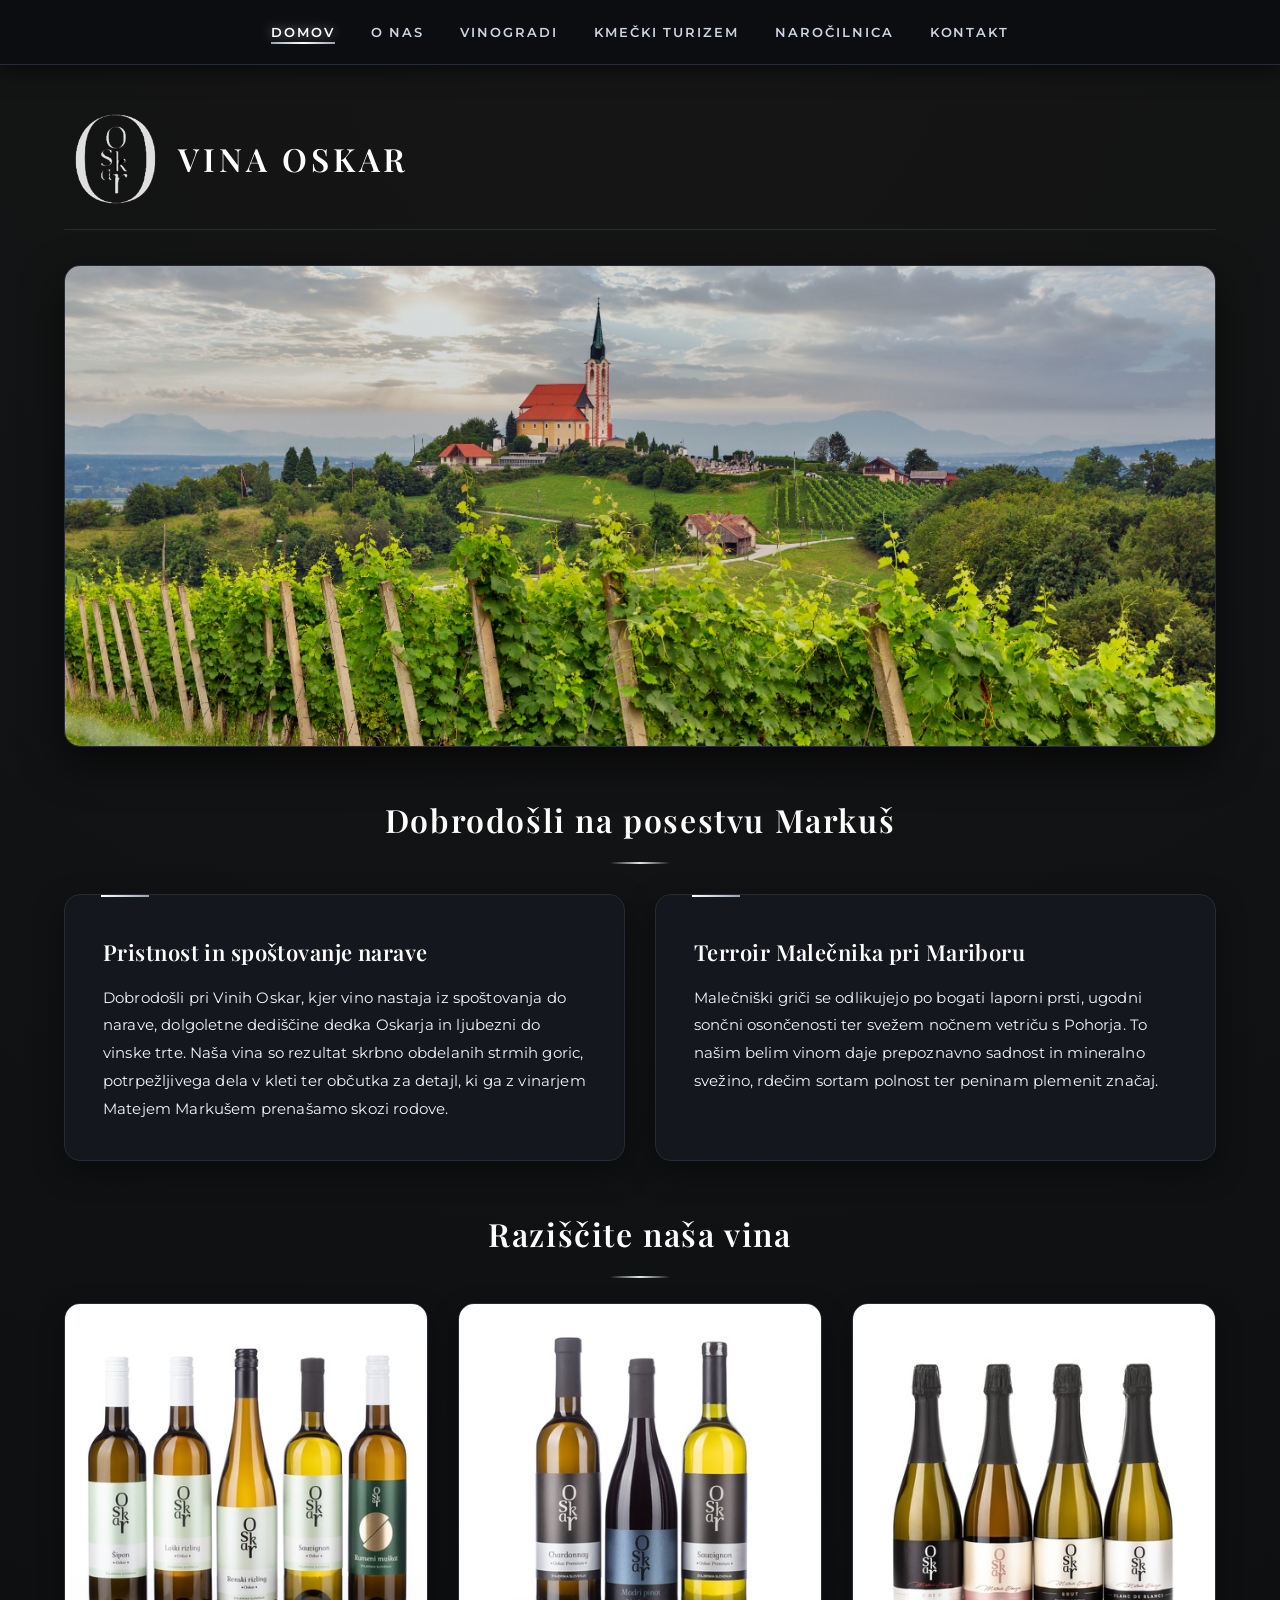
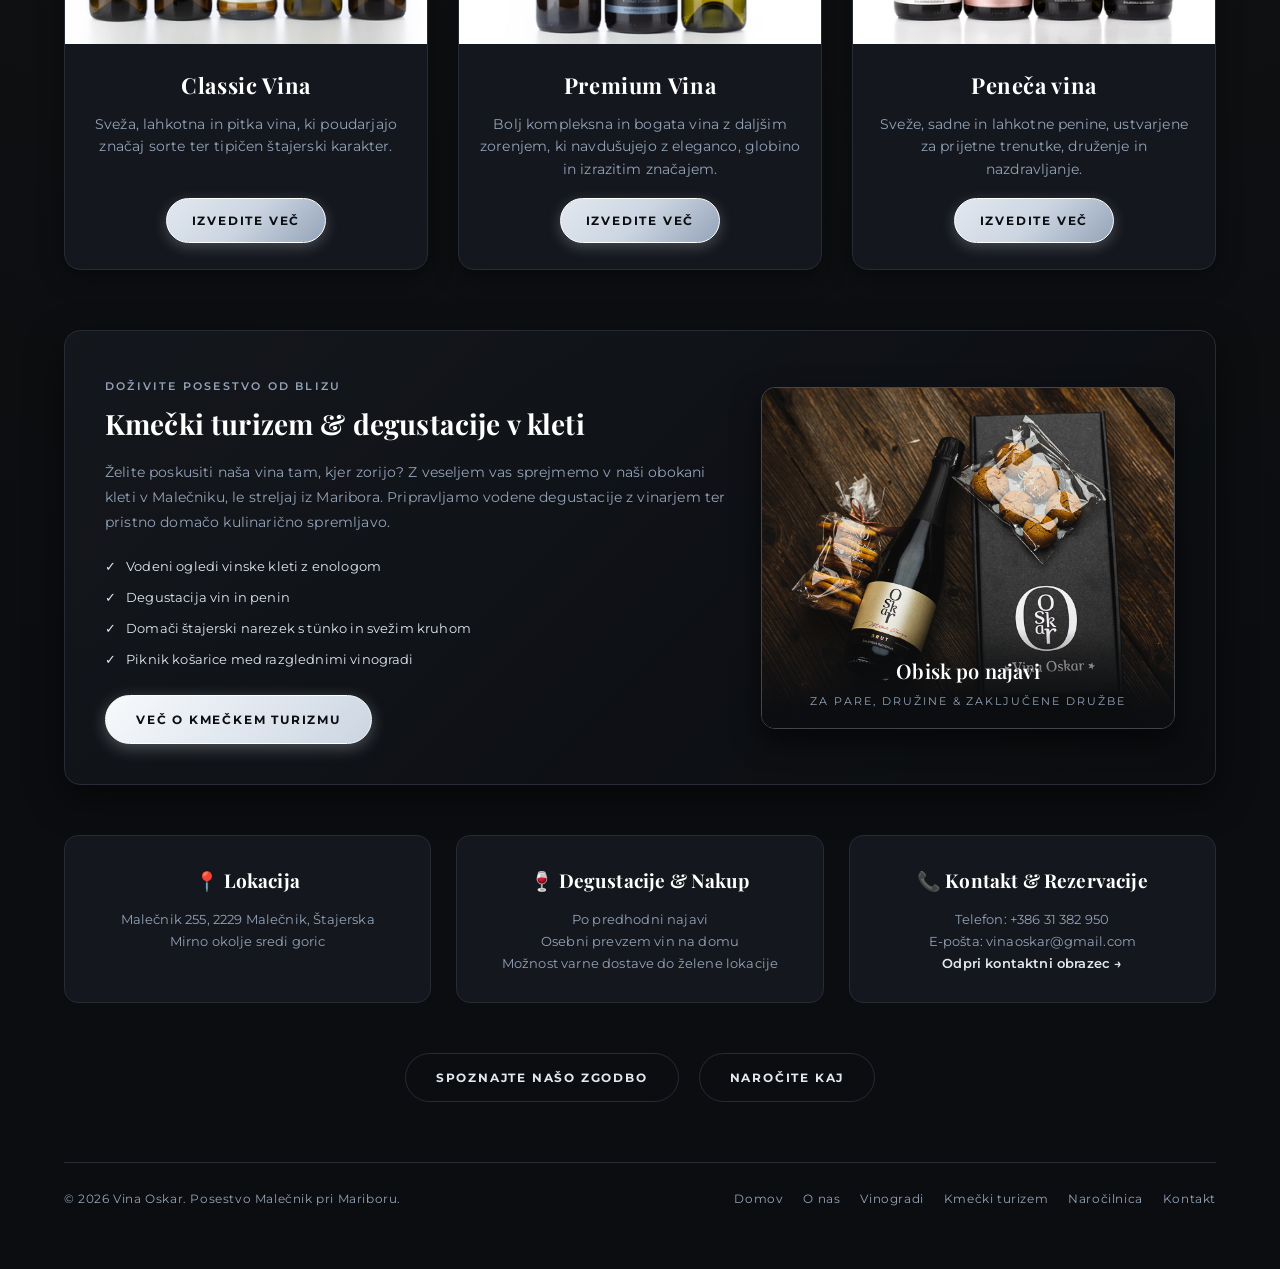
==== commit 5161d576: "Merge pull request #4 from J4kob09/nova-stran Popravki in posodobitve" ====
--- a/index.html
+++ b/index.html
@@ -81,25 +81,28 @@
       <div class="gold-divider"></div>
     </section>
 
+    <!-- Classic -->
     <section class="cards">
       <div class="card">
         <div class="card-img-wrapper">
-          <img src="images/sauvignon.jpg" alt="Bela vina Oskar">
+          <img src="images/classic_skup.jpg" alt="Bela vina Oskar">
         </div>
         <h3>Classic Vina</h3>
         <p>Sveža, lahkotna in pitka vina, ki poudarjajo značaj sorte ter tipičen štajerski karakter.</p>
         <a href="classic_vina.html">Izvedite Več</a>
       </div>
 
+      <!-- Premium -->
       <div class="card">
         <div class="card-img-wrapper">
-          <img src="images/chardonnay_prem.jpg" alt="Rdeča vina Oskar">
+          <img src="images/premium_skup.jpg" alt="Rdeča vina Oskar">
         </div>
         <h3>Premium Vina</h3>
         <p>Bolj kompleksna in bogata vina z daljšim zorenjem, ki navdušujejo z eleganco, globino in izrazitim značajem.</p>
         <a href="premium_vina.html">Izvedite Več</a>
       </div>
 
+      <!-- Peneče -->
       <div class="card">
         <div class="card-img-wrapper">
           <img src="images/vse_penine.jpg" alt="Penine Oskar">
--- a/style.css
+++ b/style.css
@@ -1677,3 +1677,18 @@
       width: 450px;
       border-radius: 15px;
     }
+
+    
+    .pogoji {
+      display: flex;
+      align-items: center;
+      gap: 8px;
+      cursor: pointer;
+    }
+
+    .pogoji input[type="checkbox"] {
+      width: 16px;
+      height: 16px;
+      margin: 0;
+      flex-shrink: 0;
+    }
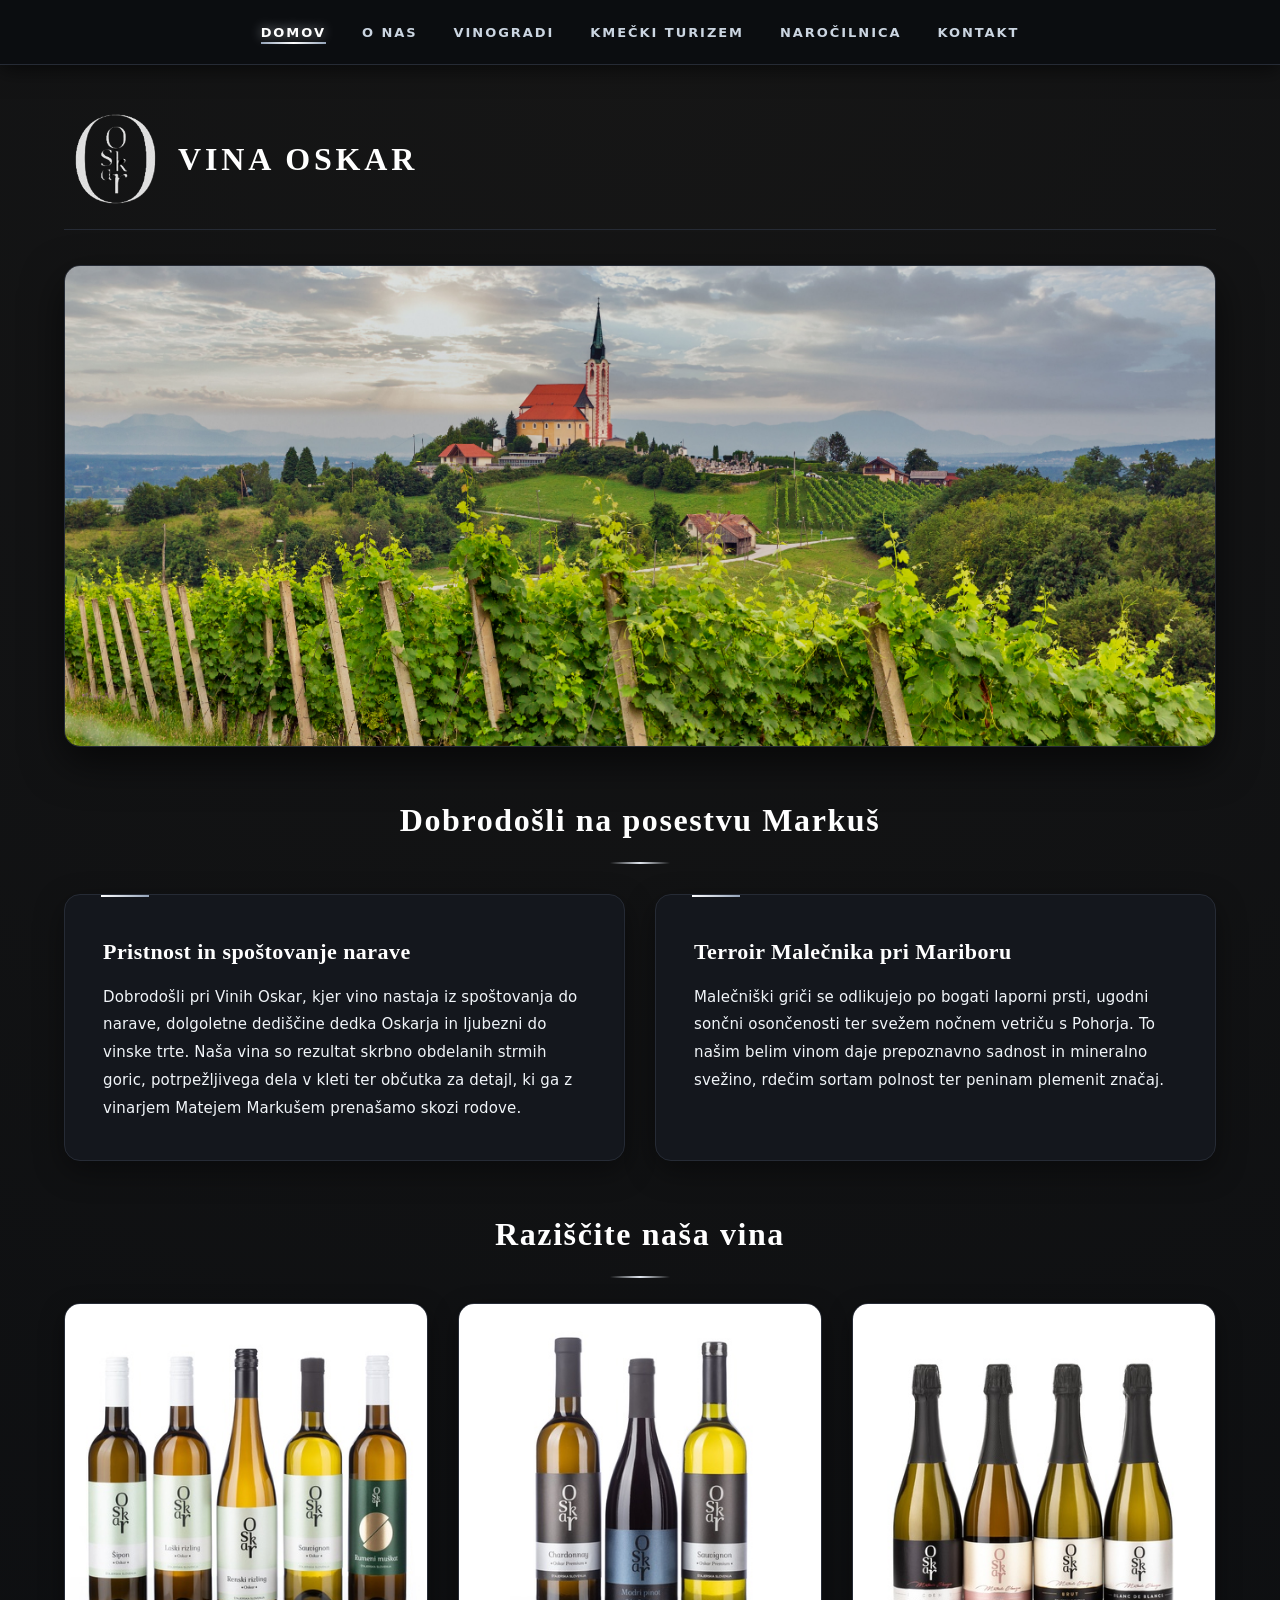
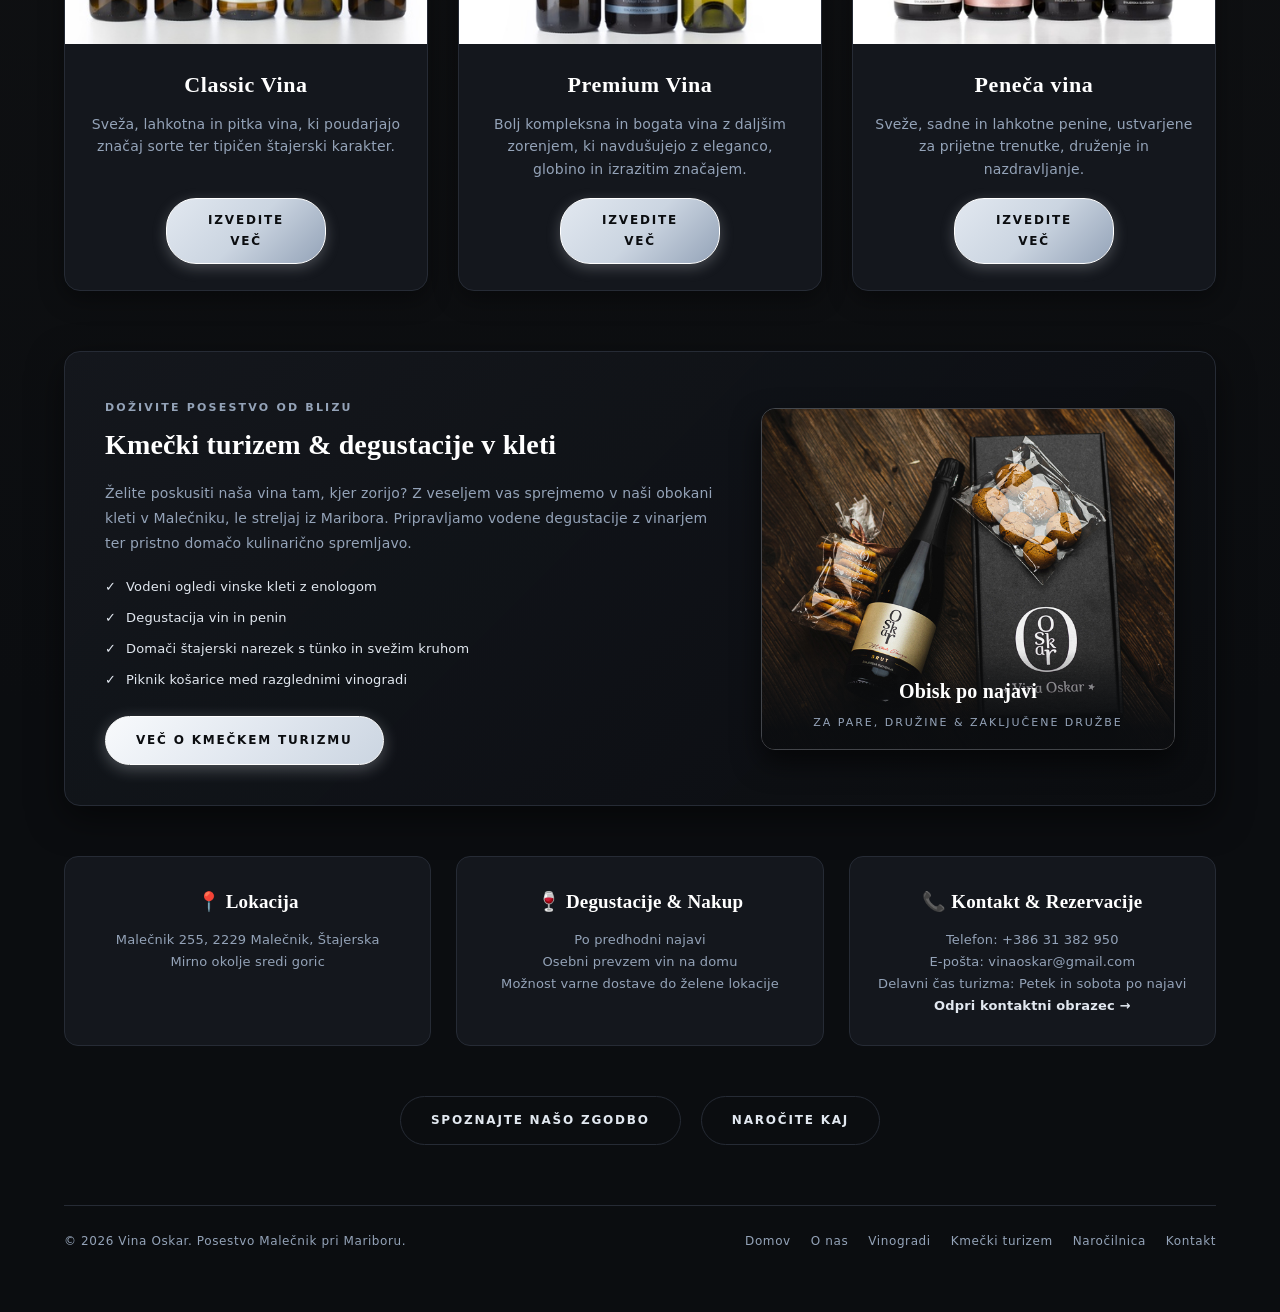
==== commit d848a5bc: "Merge pull request #5 from J4kob09/nova-stran Security Update" ====
--- a/index.html
+++ b/index.html
@@ -17,6 +17,18 @@
   <link rel="preconnect" href="https://fonts.googleapis.com">
   <link rel="preconnect" href="https://fonts.gstatic.com" crossorigin>
   <link href="https://fonts.googleapis.com/css2?family=Montserrat:ital,wght@0,300;0,400;0,500;0,600;0,700;1,400&family=Playfair+Display:ital,wght@0,500;0,600;0,700;1,400&display=swap" rel="stylesheet">
+
+  <meta http-equiv="Content-Security-Policy" content="
+    default-src 'self';
+    script-src 'self';
+    style-src 'self' 'unsafe-inline' https://fonts.googleapis.com;
+    font-src 'self' https://fonts.gstatic.com;
+    img-src 'self' data:;
+    connect-src 'self';
+    object-src 'none';
+    base-uri 'self';
+    form-action 'self';
+  ">
 
 </head>
 
@@ -153,7 +165,10 @@
 
       <div class="info-box">
         <h4>📞 Kontakt & Rezervacije</h4>
-        <p>Telefon: +386 31 382 950<br>E-pošta: vinaoskar@gmail.com<br><a href="kontakt.html" style="color: var(--secondary); text-decoration: none; font-weight: 600;">Odpri kontaktni obrazec →</a></p>
+        <p>Telefon: +386 31 382 950<br>
+           E-pošta: vinaoskar@gmail.com<br>
+           Delavni čas turizma: Petek in sobota po najavi<br>
+           <a href="kontakt.html" style="color: var(--secondary); text-decoration: none; font-weight: 600;">Odpri kontaktni obrazec →</a></p>
       </div>
     </section>
 
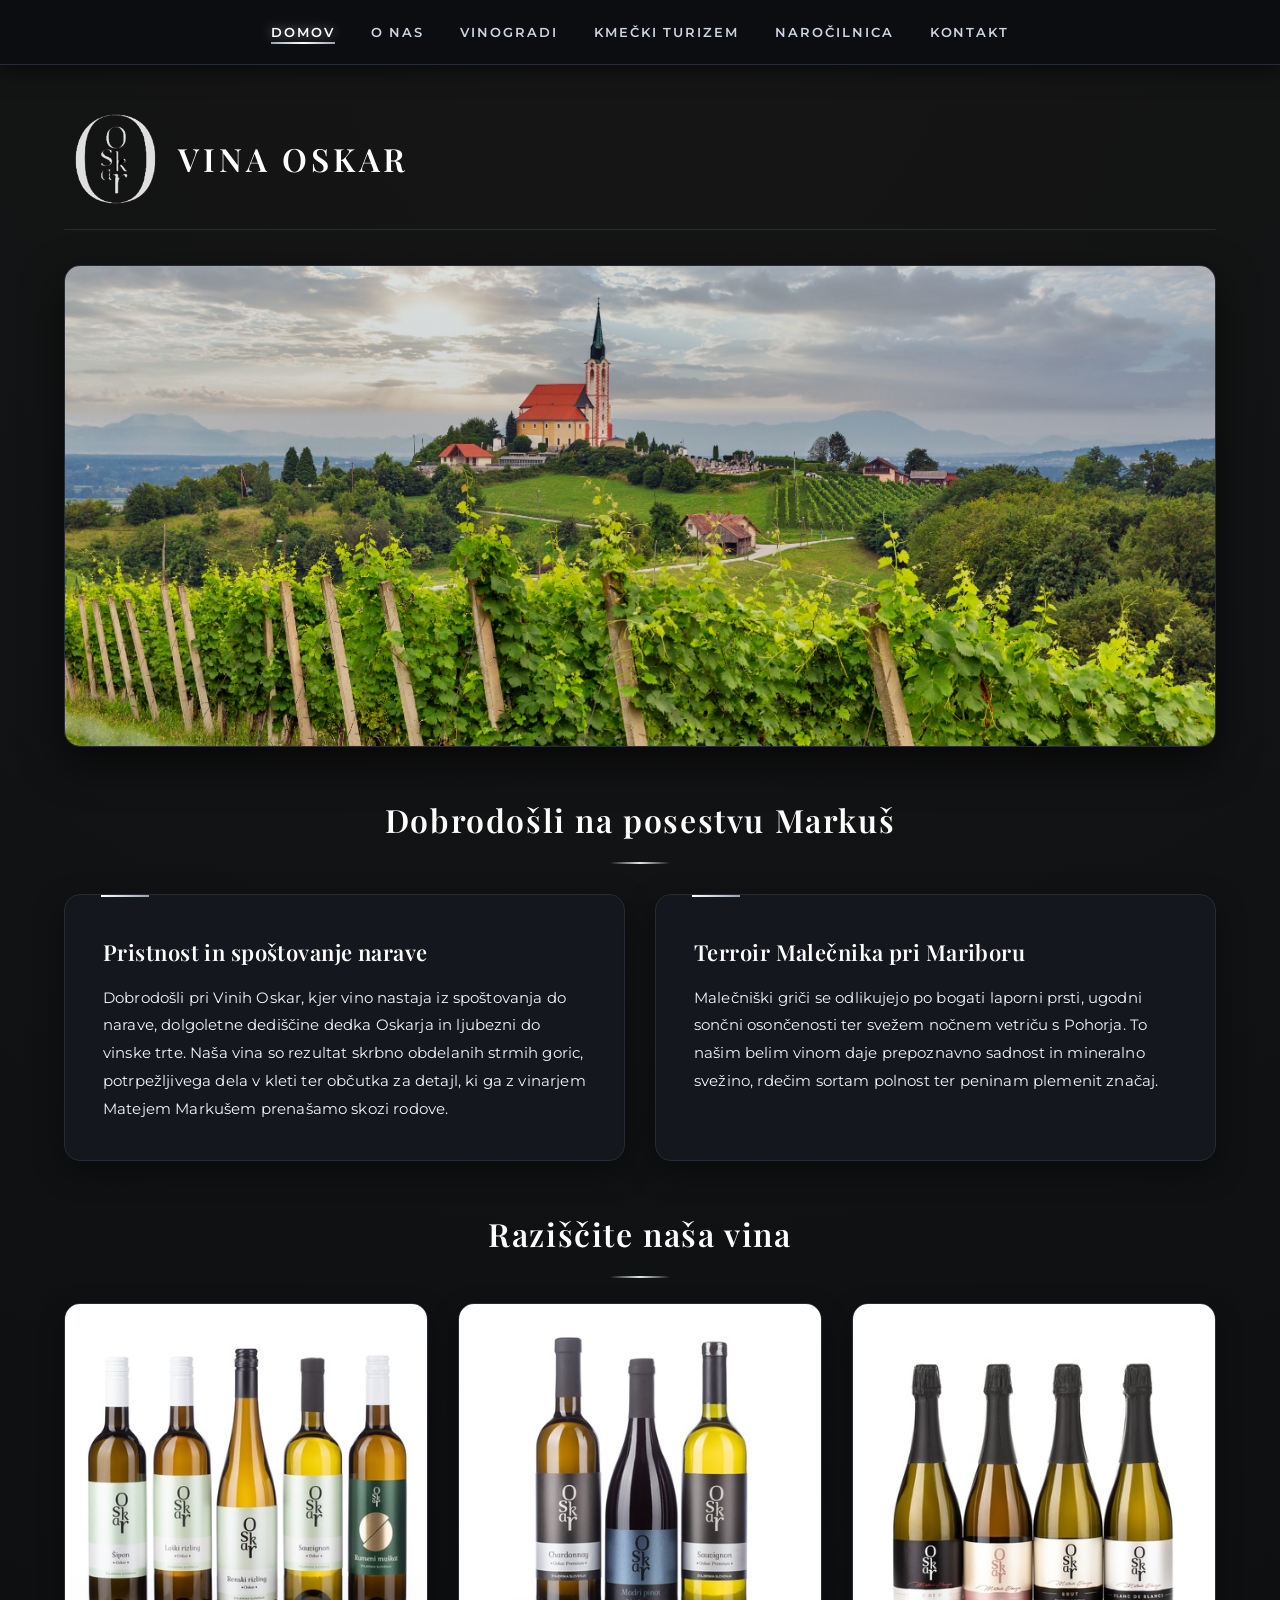
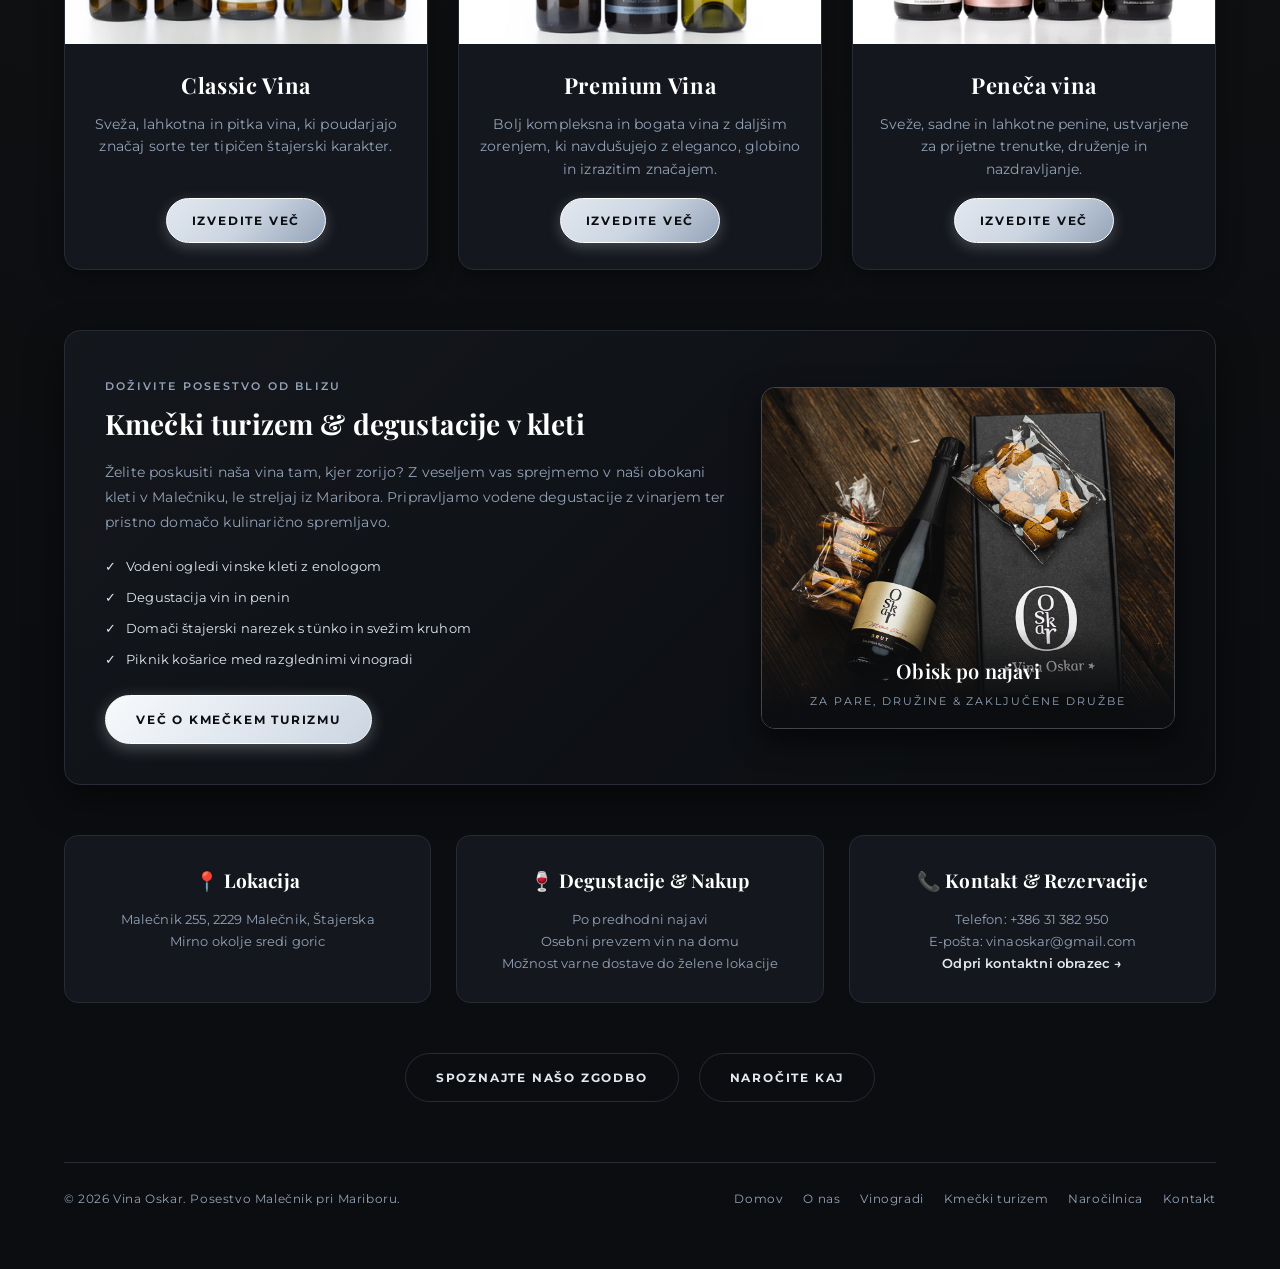
==== commit 71ac5f4c: "Popravki in posodobitve" ====
--- a/index.html
+++ b/index.html
@@ -17,18 +17,6 @@
   <link rel="preconnect" href="https://fonts.googleapis.com">
   <link rel="preconnect" href="https://fonts.gstatic.com" crossorigin>
   <link href="https://fonts.googleapis.com/css2?family=Montserrat:ital,wght@0,300;0,400;0,500;0,600;0,700;1,400&family=Playfair+Display:ital,wght@0,500;0,600;0,700;1,400&display=swap" rel="stylesheet">
-
-  <meta http-equiv="Content-Security-Policy" content="
-    default-src 'self';
-    script-src 'self';
-    style-src 'self' 'unsafe-inline' https://fonts.googleapis.com;
-    font-src 'self' https://fonts.gstatic.com;
-    img-src 'self' data:;
-    connect-src 'self';
-    object-src 'none';
-    base-uri 'self';
-    form-action 'self';
-  ">
 
 </head>
 
@@ -165,10 +153,7 @@
 
       <div class="info-box">
         <h4>📞 Kontakt & Rezervacije</h4>
-        <p>Telefon: +386 31 382 950<br>
-           E-pošta: vinaoskar@gmail.com<br>
-           Delavni čas turizma: Petek in sobota po najavi<br>
-           <a href="kontakt.html" style="color: var(--secondary); text-decoration: none; font-weight: 600;">Odpri kontaktni obrazec →</a></p>
+        <p>Telefon: +386 31 382 950<br>E-pošta: vinaoskar@gmail.com<br><a href="kontakt.html" style="color: var(--secondary); text-decoration: none; font-weight: 600;">Odpri kontaktni obrazec →</a></p>
       </div>
     </section>
 
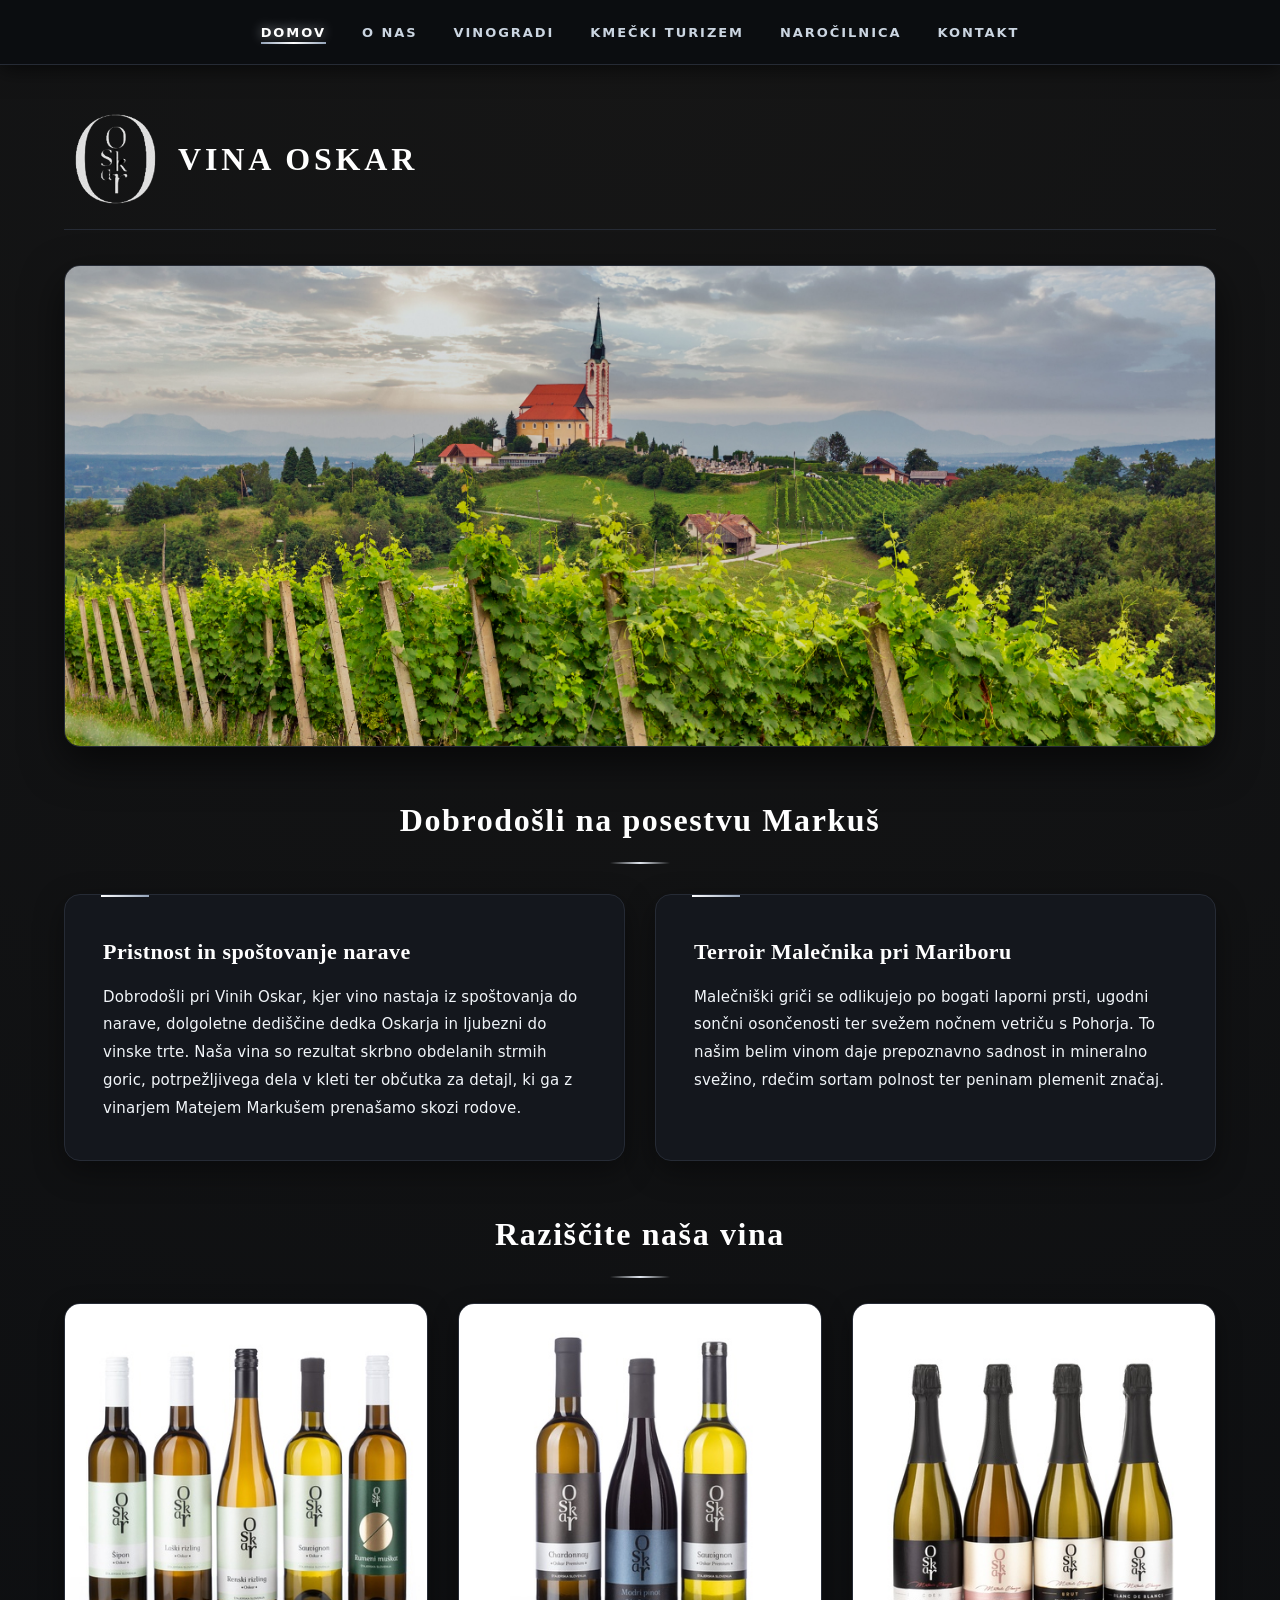
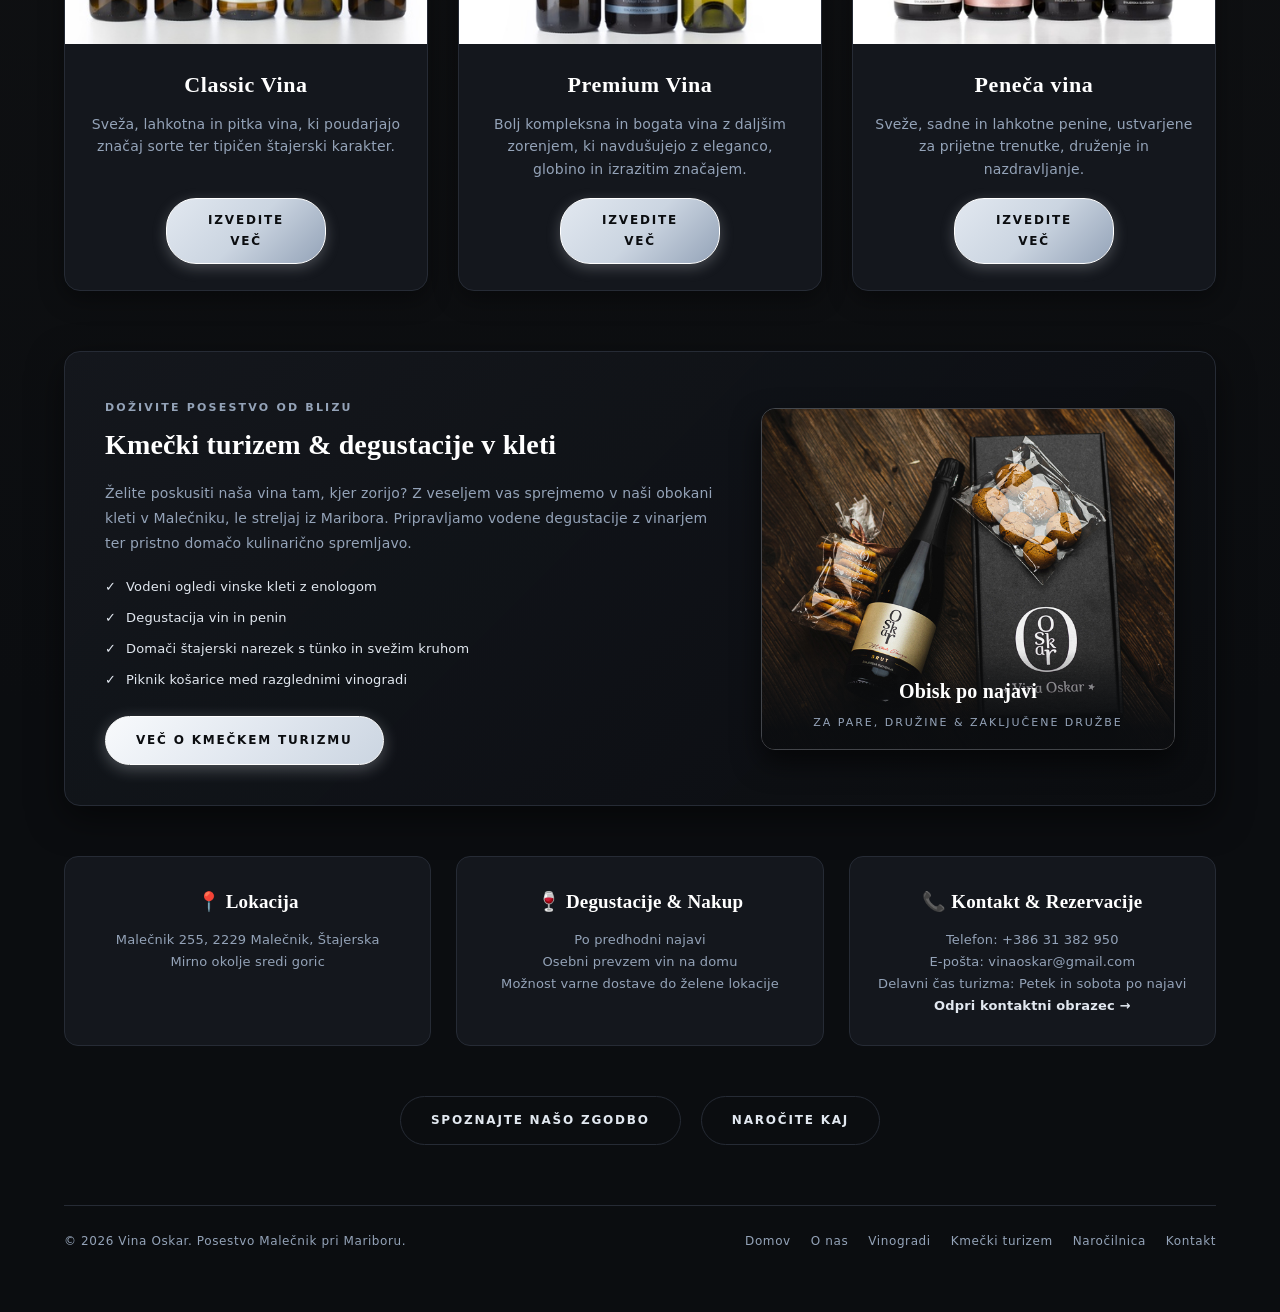
==== commit e822b63d: "Security Update" ====
--- a/index.html
+++ b/index.html
@@ -17,6 +17,18 @@
   <link rel="preconnect" href="https://fonts.googleapis.com">
   <link rel="preconnect" href="https://fonts.gstatic.com" crossorigin>
   <link href="https://fonts.googleapis.com/css2?family=Montserrat:ital,wght@0,300;0,400;0,500;0,600;0,700;1,400&family=Playfair+Display:ital,wght@0,500;0,600;0,700;1,400&display=swap" rel="stylesheet">
+
+  <meta http-equiv="Content-Security-Policy" content="
+    default-src 'self';
+    script-src 'self';
+    style-src 'self' 'unsafe-inline' https://fonts.googleapis.com;
+    font-src 'self' https://fonts.gstatic.com;
+    img-src 'self' data:;
+    connect-src 'self';
+    object-src 'none';
+    base-uri 'self';
+    form-action 'self';
+  ">
 
 </head>
 
@@ -153,7 +165,10 @@
 
       <div class="info-box">
         <h4>📞 Kontakt & Rezervacije</h4>
-        <p>Telefon: +386 31 382 950<br>E-pošta: vinaoskar@gmail.com<br><a href="kontakt.html" style="color: var(--secondary); text-decoration: none; font-weight: 600;">Odpri kontaktni obrazec →</a></p>
+        <p>Telefon: +386 31 382 950<br>
+           E-pošta: vinaoskar@gmail.com<br>
+           Delavni čas turizma: Petek in sobota po najavi<br>
+           <a href="kontakt.html" style="color: var(--secondary); text-decoration: none; font-weight: 600;">Odpri kontaktni obrazec →</a></p>
       </div>
     </section>
 
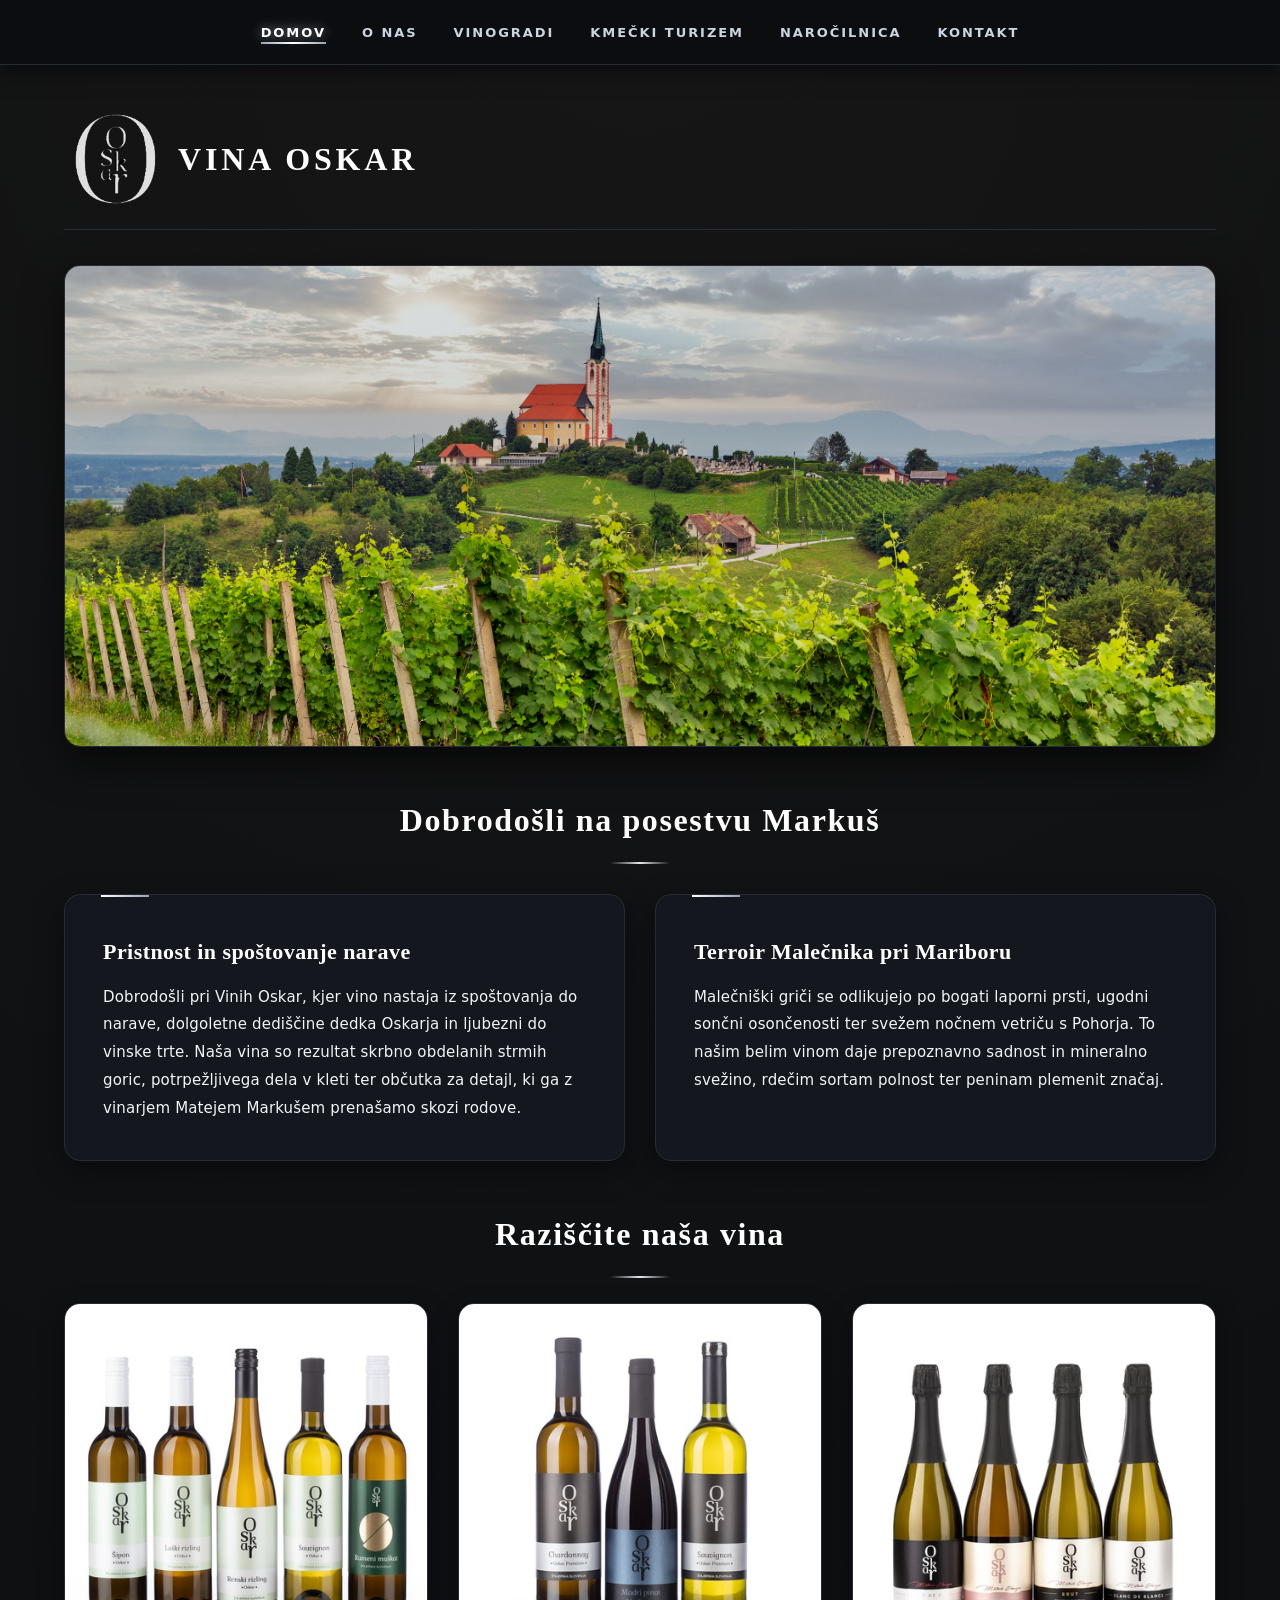
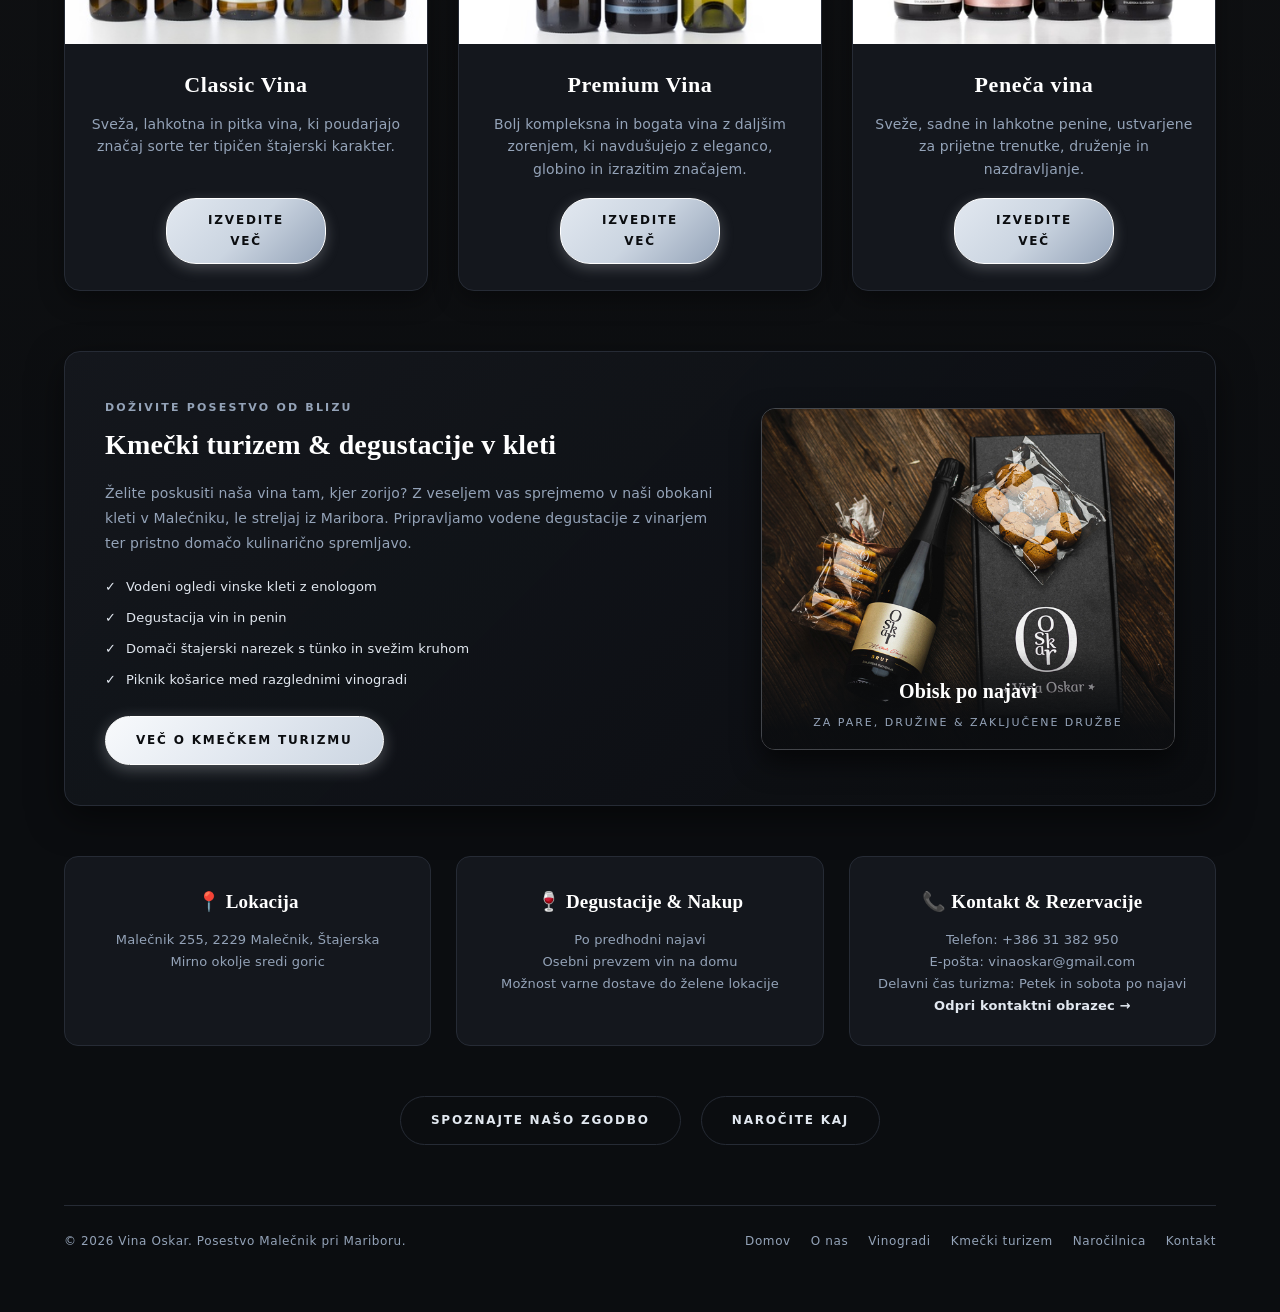
==== commit 1e000668: "Posodobitev" ====
--- a/index.html
+++ b/index.html
@@ -21,7 +21,7 @@
   <meta http-equiv="Content-Security-Policy" content="
     default-src 'self';
     script-src 'self';
-    style-src 'self' 'unsafe-inline' https://fonts.googleapis.com;
+    style-src 'self' https://fonts.googleapis.com;
     font-src 'self' https://fonts.gstatic.com;
     img-src 'self' data:;
     connect-src 'self';
@@ -128,7 +128,7 @@
     <!-- 2. PREDSTAVITEV DOŽIVETIJ IN KMEČKEGA TURIZMA -->
     <section class="feature-banner">
       <div>
-        <span style="font-size: 11px; text-transform: uppercase; letter-spacing: 0.2em; color: var(--silver-accent); font-weight: 600;">Doživite posestvo od blizu</span>
+        <span class="feature-eyebrow">Doživite posestvo od blizu</span>
         <h3>Kmečki turizem & degustacije v kleti</h3>
         <p>
           Želite poskusiti naša vina tam, kjer zorijo? Z veseljem vas sprejmemo v naši obokani kleti v Malečniku, le streljaj iz Maribora. Pripravljamo vodene degustacije z vinarjem ter pristno domačo kulinarično spremljavo.
@@ -143,7 +143,7 @@
       </div>
 
       <div class="winemaker-image-wrapper">
-        <img src="images/penina_piskotki.jpg" alt="Doživetje v kleti Vina Oskar" class="winemaker-photo" style="height: 340px;">
+        <img src="images/penina_piskotki.jpg" alt="Doživetje v kleti Vina Oskar" class="winemaker-photo winemaker-photo--short">
         <div class="winemaker-badge">
           <span>Obisk po najavi</span>
           <small>Za pare, družine & zaključene družbe</small>
@@ -168,7 +168,7 @@
         <p>Telefon: +386 31 382 950<br>
            E-pošta: vinaoskar@gmail.com<br>
            Delavni čas turizma: Petek in sobota po najavi<br>
-           <a href="kontakt.html" style="color: var(--secondary); text-decoration: none; font-weight: 600;">Odpri kontaktni obrazec →</a></p>
+           <a href="kontakt.html" class="info-link">Odpri kontaktni obrazec →</a></p>
       </div>
     </section>
 
--- a/style.css
+++ b/style.css
@@ -1692,3 +1692,65 @@
       margin: 0;
       flex-shrink: 0;
     }
+
+
+/* ============================================================
+   Razredi, preneseni iz inline stilov (zaradi CSP brez 'unsafe-inline')
+   ============================================================ */
+.card .price {
+  font-size: 23px;
+  padding-bottom: 10px;
+}
+
+.feature-eyebrow {
+  font-size: 11px;
+  text-transform: uppercase;
+  letter-spacing: 0.2em;
+  color: var(--silver-accent);
+  font-weight: 600;
+}
+
+.winemaker-photo.winemaker-photo--short {
+  height: 340px;
+}
+
+.info-box a.info-link {
+  color: var(--secondary);
+  text-decoration: none;
+  font-weight: 600;
+}
+
+h1.contact-title {
+  text-align: center;
+  font-family: var(--font-serif);
+}
+
+.wine-thumb.wine-thumb-emoji {
+  display: flex;
+  align-items: center;
+  justify-content: center;
+  font-size: 48px;
+}
+
+.customer-form-card h3.form-card-title {
+  font-family: var(--font-serif);
+  font-size: 24px;
+  color: #ffffff;
+  margin: 0 0 8px 0;
+}
+
+.customer-form-card p.form-card-text {
+  font-size: 13px;
+  color: var(--text-muted);
+  margin: 0 0 25px 0;
+}
+
+strong.payment-note {
+  display: block;
+  text-align: center;
+}
+
+form button.btn-submit {
+  font-size: 13px;
+  padding: 16px;
+}
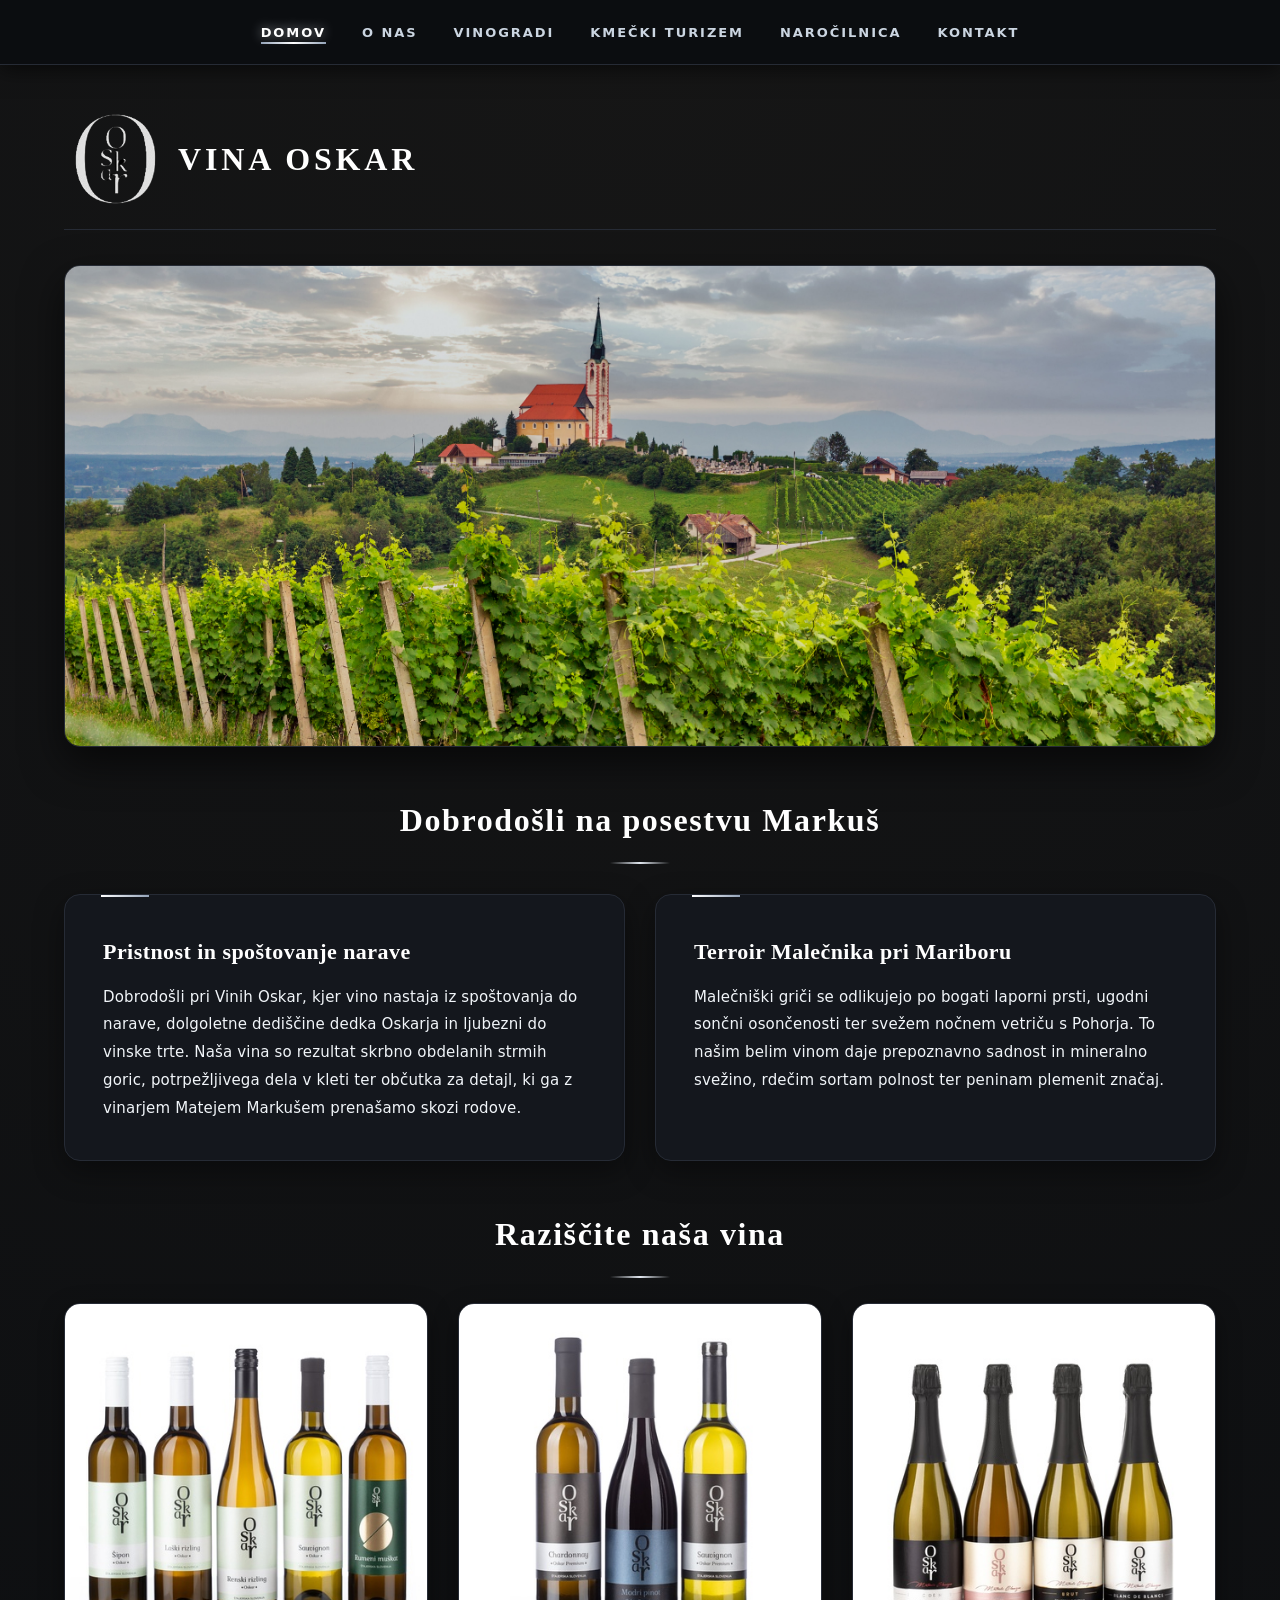
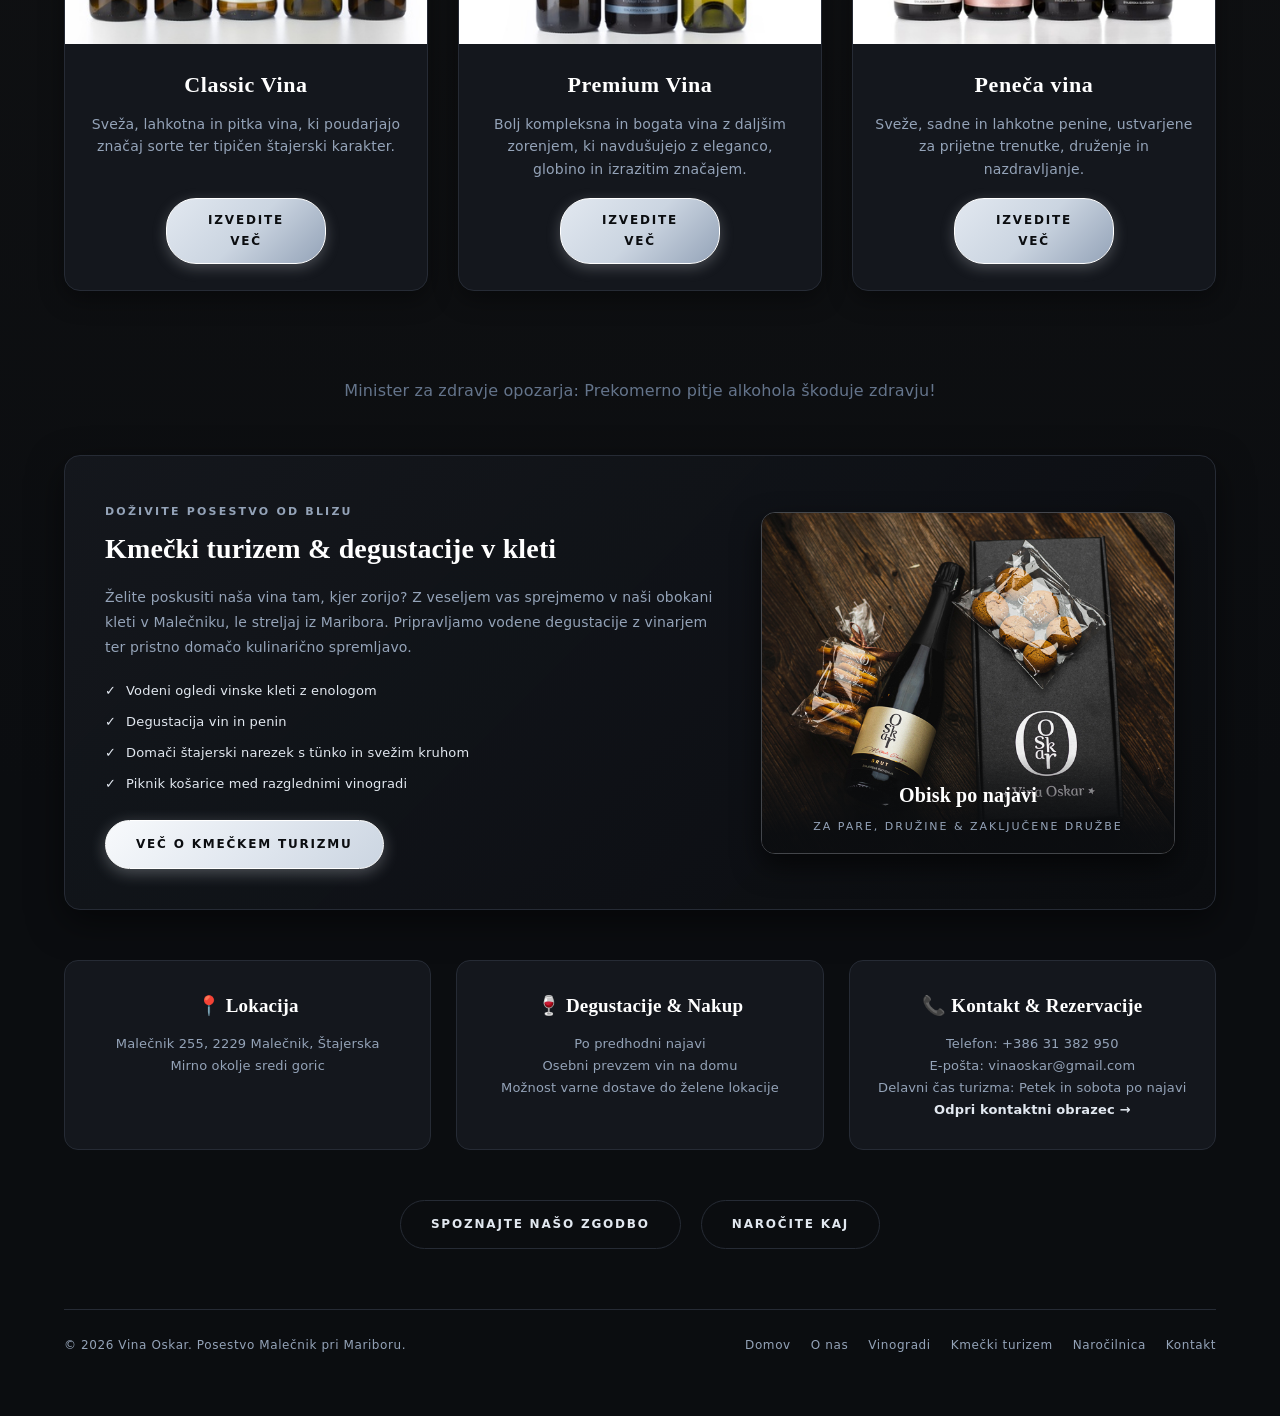
==== commit ef2aba88: "Varnostna posodobitev" ====
--- a/index.html
+++ b/index.html
@@ -124,7 +124,10 @@
         <a href="peneca_vina.html">Izvedite Več</a>
       </div>
     </section>
-
+    <div class="opozorilo">
+      <p>Minister za zdravje opozarja: Prekomerno pitje alkohola škoduje zdravju!</p>
+    </div>
+    
     <!-- 2. PREDSTAVITEV DOŽIVETIJ IN KMEČKEGA TURIZMA -->
     <section class="feature-banner">
       <div>
--- a/style.css
+++ b/style.css
@@ -860,7 +860,9 @@
 
 .footer-links {
   display: flex;
-  gap: 20px;
+  flex-wrap: wrap;
+  gap: 10px 20px;
+  max-width: 100%;
 }
 
 .footer-links a {
@@ -939,6 +941,17 @@
     gap: 15px;
     text-align: center;
   }
+
+    .intro-content {
+    flex-direction: column;
+    align-items: stretch;
+    gap: 24px;
+  }
+
+  .intro-content img {
+    width: 100%;
+  }
+
 }
 
     /* Predstavitveni pas za kmečki turizem in degustacije */
@@ -1754,3 +1767,26 @@
   font-size: 13px;
   padding: 16px;
 }
+
+/* Naslov na Kontaktih */
+
+.kontaktni_naslov {
+  text-align: center;
+}
+
+.hp-field { 
+  display: none;
+}
+
+img {
+  max-width: 100%;
+  height: auto;
+}
+
+/* Opozorilo Ministra za zdravje */
+
+.opozorilo {
+  text-align: center;
+  color: #64748b;
+  padding-top: 10px;
+}
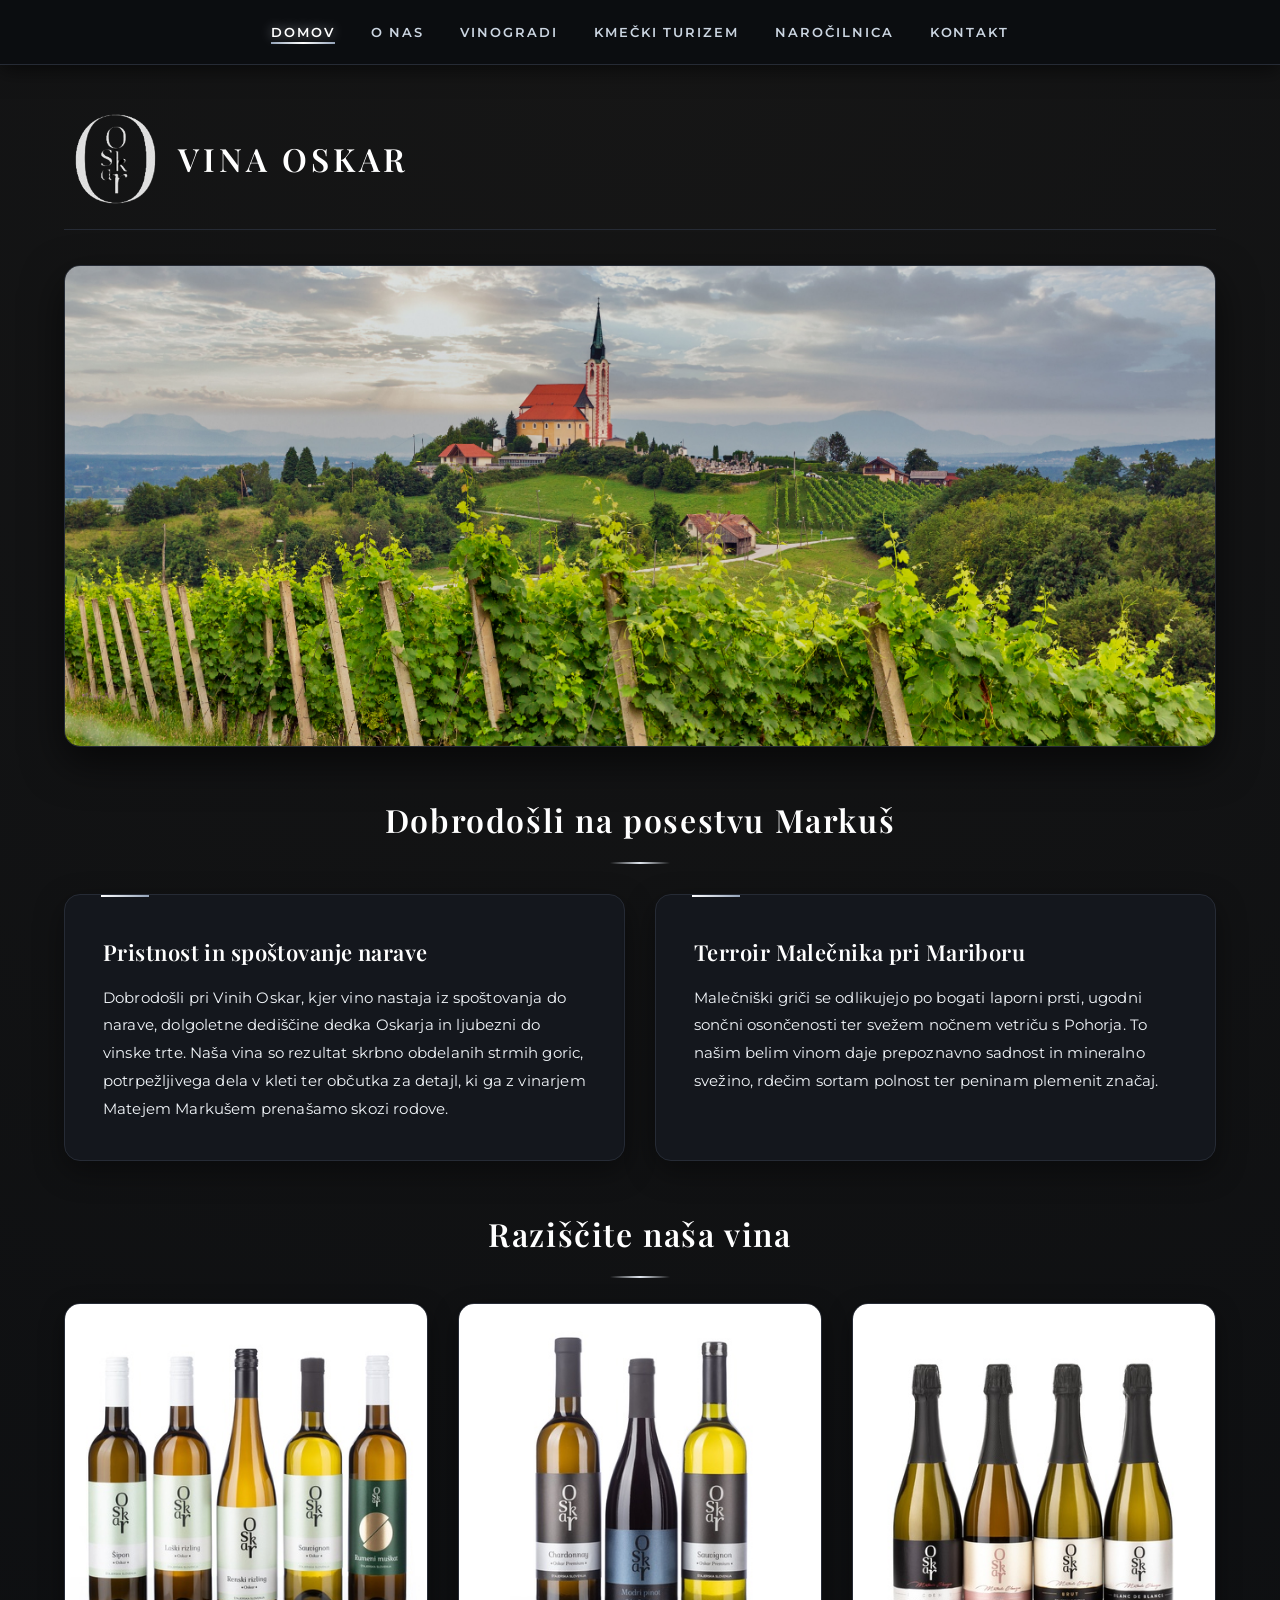
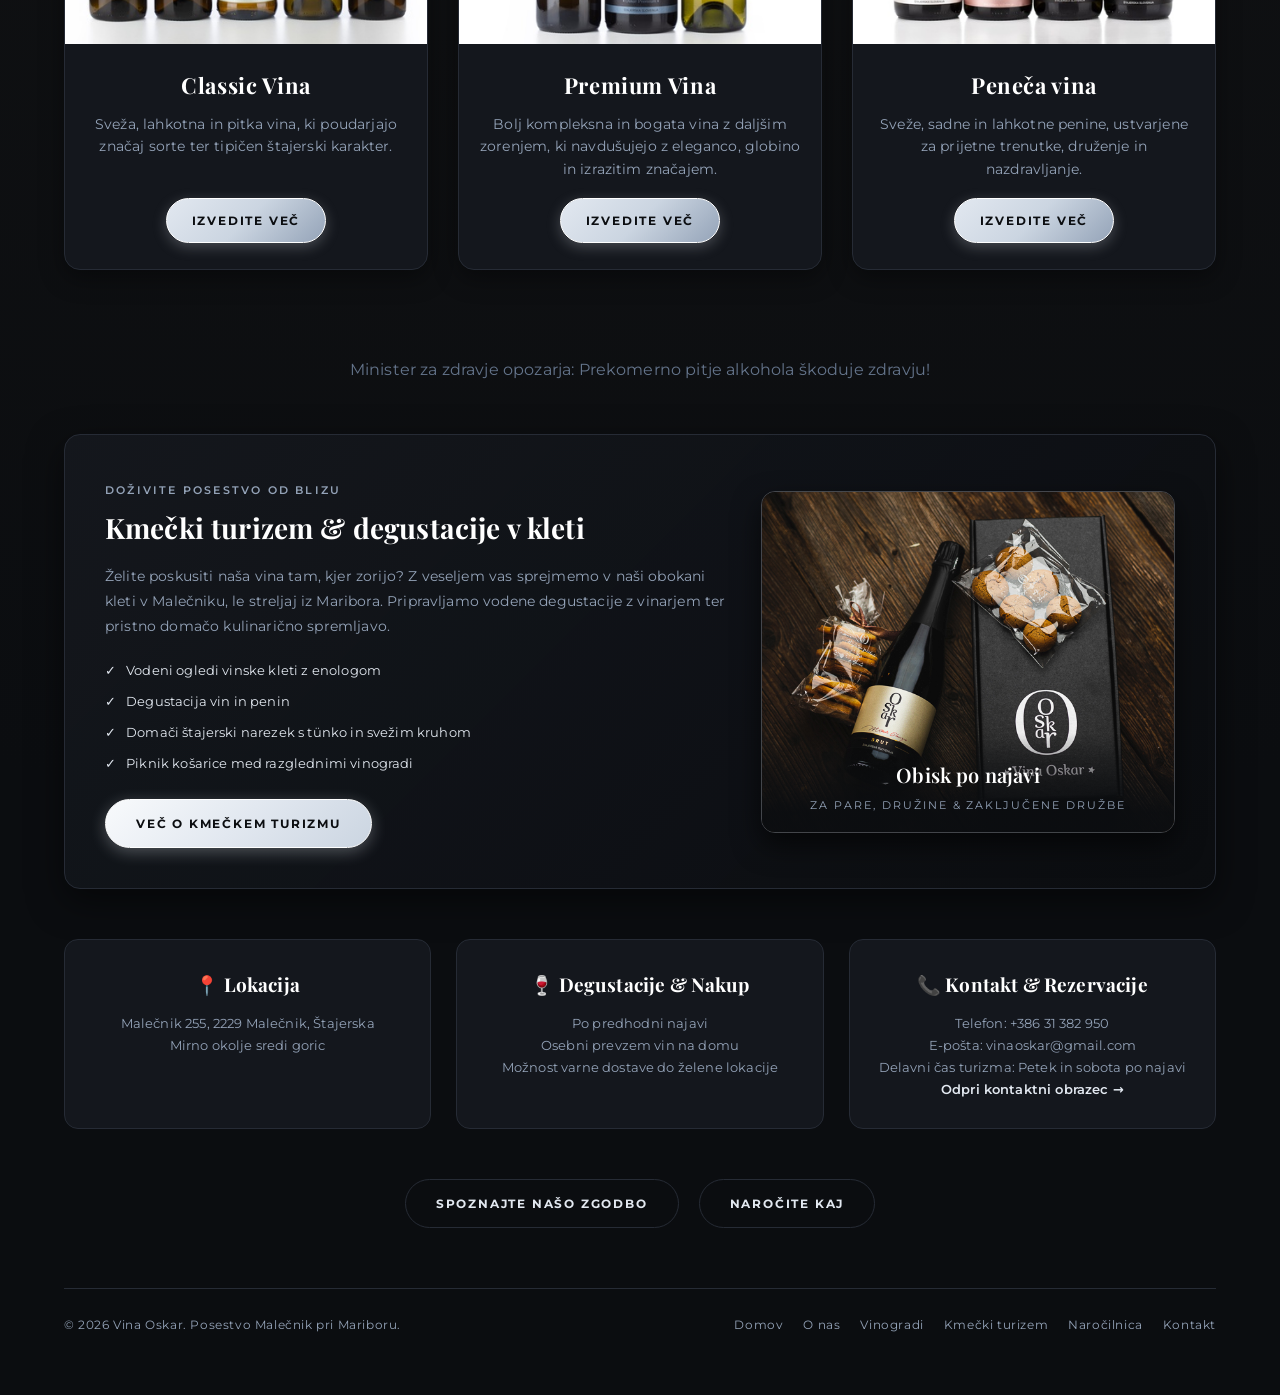
==== commit f7352d78: "Posodobitev pisave" ====
--- a/index.html
+++ b/index.html
@@ -13,16 +13,11 @@
   <!-- Enoten stilski list v črno-srebrnem slogu -->
   <link rel="stylesheet" href="style.css">
 
-  <!-- Googlovi pisavi: Playfair Display za prestižne naslove & Montserrat za čist tekst -->
-  <link rel="preconnect" href="https://fonts.googleapis.com">
-  <link rel="preconnect" href="https://fonts.gstatic.com" crossorigin>
-  <link href="https://fonts.googleapis.com/css2?family=Montserrat:ital,wght@0,300;0,400;0,500;0,600;0,700;1,400&family=Playfair+Display:ital,wght@0,500;0,600;0,700;1,400&display=swap" rel="stylesheet">
-
   <meta http-equiv="Content-Security-Policy" content="
     default-src 'self';
     script-src 'self';
-    style-src 'self' https://fonts.googleapis.com;
-    font-src 'self' https://fonts.gstatic.com;
+    style-src 'self';
+    font-src 'self';
     img-src 'self' data:;
     connect-src 'self';
     object-src 'none';
--- a/style.css
+++ b/style.css
@@ -1789,4 +1789,104 @@
   text-align: center;
   color: #64748b;
   padding-top: 10px;
+}
+
+/* Pisavi za spletno stran */
+
+/* montserrat-300 - latin_latin-ext */
+@font-face {
+  font-display: swap; /* Check https://developer.mozilla.org/en-US/docs/Web/CSS/@font-face/font-display for other options. */
+  font-family: 'Montserrat';
+  font-style: normal;
+  font-weight: 300;
+  src: url('fonts/montserrat-v31-latin_latin-ext-300.woff2') format('woff2'); /* Chrome 36+, Opera 23+, Firefox 39+, Safari 12+, iOS 10+ */
+}
+/* montserrat-regular - latin_latin-ext */
+@font-face {
+  font-display: swap; /* Check https://developer.mozilla.org/en-US/docs/Web/CSS/@font-face/font-display for other options. */
+  font-family: 'Montserrat';
+  font-style: normal;
+  font-weight: 400;
+  src: url('fonts/montserrat-v31-latin_latin-ext-regular.woff2') format('woff2'); /* Chrome 36+, Opera 23+, Firefox 39+, Safari 12+, iOS 10+ */
+}
+/* montserrat-italic - latin_latin-ext */
+@font-face {
+  font-display: swap; /* Check https://developer.mozilla.org/en-US/docs/Web/CSS/@font-face/font-display for other options. */
+  font-family: 'Montserrat';
+  font-style: italic;
+  font-weight: 400;
+  src: url('fonts/montserrat-v31-latin_latin-ext-italic.woff2') format('woff2'); /* Chrome 36+, Opera 23+, Firefox 39+, Safari 12+, iOS 10+ */
+}
+/* montserrat-500 - latin_latin-ext */
+@font-face {
+  font-display: swap; /* Check https://developer.mozilla.org/en-US/docs/Web/CSS/@font-face/font-display for other options. */
+  font-family: 'Montserrat';
+  font-style: normal;
+  font-weight: 500;
+  src: url('fonts/montserrat-v31-latin_latin-ext-500.woff2') format('woff2'); /* Chrome 36+, Opera 23+, Firefox 39+, Safari 12+, iOS 10+ */
+}
+/* montserrat-600 - latin_latin-ext */
+@font-face {
+  font-display: swap; /* Check https://developer.mozilla.org/en-US/docs/Web/CSS/@font-face/font-display for other options. */
+  font-family: 'Montserrat';
+  font-style: normal;
+  font-weight: 600;
+  src: url('fonts/montserrat-v31-latin_latin-ext-600.woff2') format('woff2'); /* Chrome 36+, Opera 23+, Firefox 39+, Safari 12+, iOS 10+ */
+}
+/* montserrat-700 - latin_latin-ext */
+@font-face {
+  font-display: swap; /* Check https://developer.mozilla.org/en-US/docs/Web/CSS/@font-face/font-display for other options. */
+  font-family: 'Montserrat';
+  font-style: normal;
+  font-weight: 700;
+  src: url('fonts/montserrat-v31-latin_latin-ext-700.woff2') format('woff2'); /* Chrome 36+, Opera 23+, Firefox 39+, Safari 12+, iOS 10+ */
+}
+
+/* playfair-display-regular - latin_latin-ext */
+@font-face {
+  font-display: swap; /* Check https://developer.mozilla.org/en-US/docs/Web/CSS/@font-face/font-display for other options. */
+  font-family: 'Playfair Display';
+  font-style: normal;
+  font-weight: 400;
+  src: url('fonts/playfair-display-v40-latin_latin-ext-regular.woff2') format('woff2'); /* Chrome 36+, Opera 23+, Firefox 39+, Safari 12+, iOS 10+ */
+}
+/* playfair-display-italic - latin_latin-ext */
+@font-face {
+  font-display: swap; /* Check https://developer.mozilla.org/en-US/docs/Web/CSS/@font-face/font-display for other options. */
+  font-family: 'Playfair Display';
+  font-style: italic;
+  font-weight: 400;
+  src: url('fonts/playfair-display-v40-latin_latin-ext-italic.woff2') format('woff2'); /* Chrome 36+, Opera 23+, Firefox 39+, Safari 12+, iOS 10+ */
+}
+/* playfair-display-500 - latin_latin-ext */
+@font-face {
+  font-display: swap; /* Check https://developer.mozilla.org/en-US/docs/Web/CSS/@font-face/font-display for other options. */
+  font-family: 'Playfair Display';
+  font-style: normal;
+  font-weight: 500;
+  src: url('fonts/playfair-display-v40-latin_latin-ext-500.woff2') format('woff2'); /* Chrome 36+, Opera 23+, Firefox 39+, Safari 12+, iOS 10+ */
+}
+/* playfair-display-600 - latin_latin-ext */
+@font-face {
+  font-display: swap; /* Check https://developer.mozilla.org/en-US/docs/Web/CSS/@font-face/font-display for other options. */
+  font-family: 'Playfair Display';
+  font-style: normal;
+  font-weight: 600;
+  src: url('fonts/playfair-display-v40-latin_latin-ext-600.woff2') format('woff2'); /* Chrome 36+, Opera 23+, Firefox 39+, Safari 12+, iOS 10+ */
+}
+/* playfair-display-600italic - latin_latin-ext */
+@font-face {
+  font-display: swap; /* Check https://developer.mozilla.org/en-US/docs/Web/CSS/@font-face/font-display for other options. */
+  font-family: 'Playfair Display';
+  font-style: italic;
+  font-weight: 600;
+  src: url('fonts/playfair-display-v40-latin_latin-ext-600italic.woff2') format('woff2'); /* Chrome 36+, Opera 23+, Firefox 39+, Safari 12+, iOS 10+ */
+}
+/* playfair-display-700 - latin_latin-ext */
+@font-face {
+  font-display: swap; /* Check https://developer.mozilla.org/en-US/docs/Web/CSS/@font-face/font-display for other options. */
+  font-family: 'Playfair Display';
+  font-style: normal;
+  font-weight: 700;
+  src: url('fonts/playfair-display-v40-latin_latin-ext-700.woff2') format('woff2'); /* Chrome 36+, Opera 23+, Firefox 39+, Safari 12+, iOS 10+ */
 }
